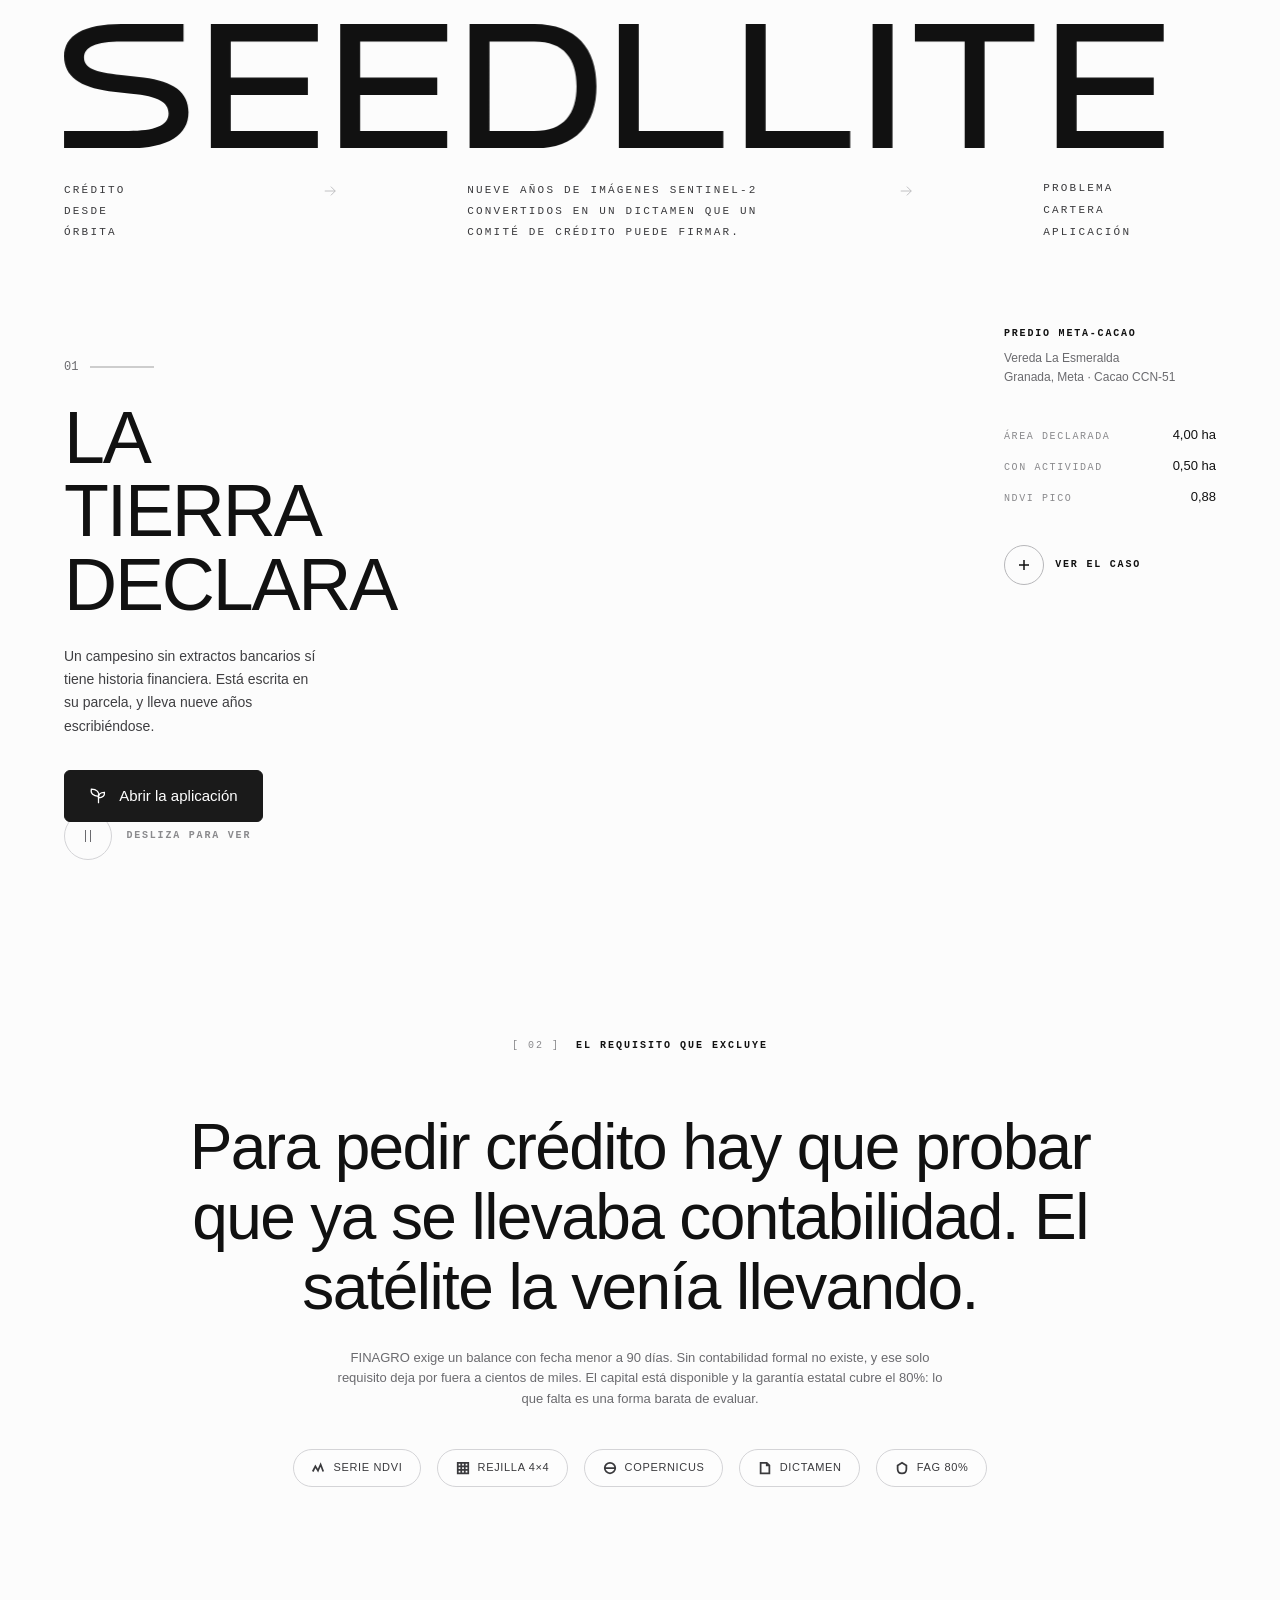
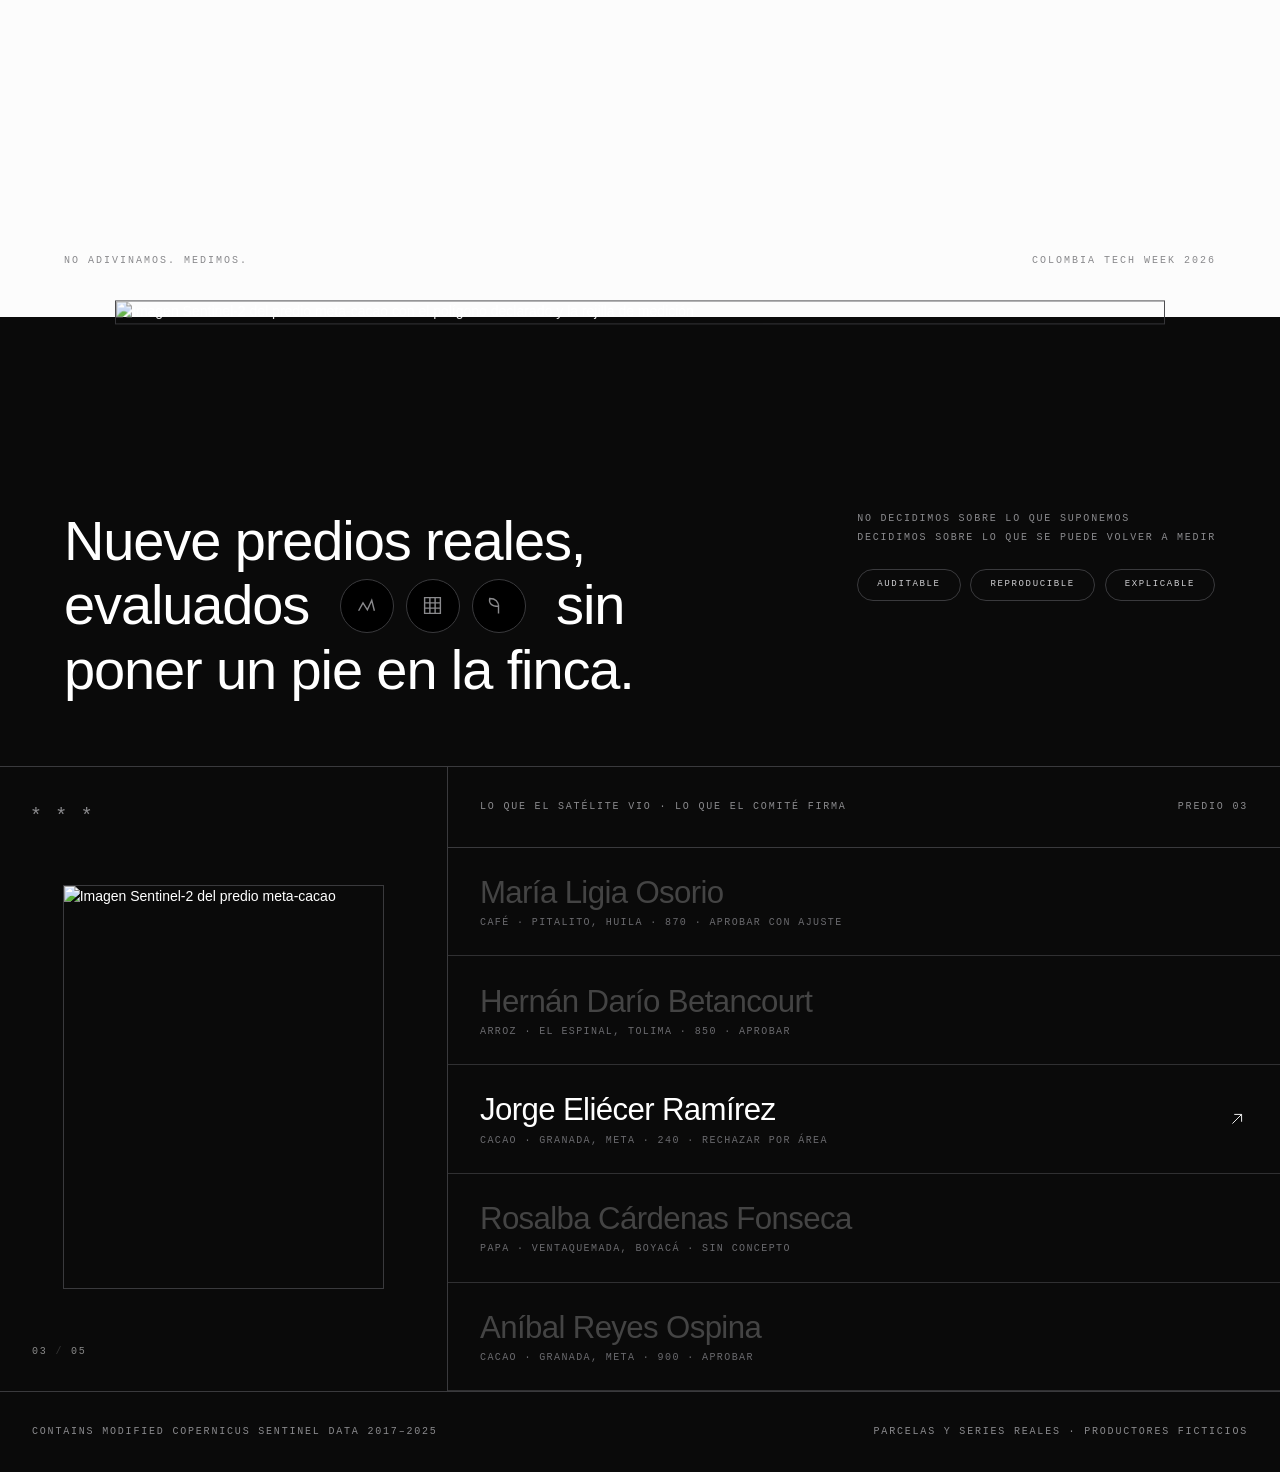
==== landing/index.html @ d83d2888 "landing: la plantilla adaptada de verdad, y el logo pasa a plantula La version anterior no usaba la " ====
<!doctype html>
<html lang="es">
<head>
<meta charset="utf-8">
<meta name="viewport" content="width=device-width, initial-scale=1">
<title>SEEDLLITE · Crédito agropecuario originado desde el satélite</title>
<meta name="description" content="Un campesino sin extractos bancarios sí tiene historia financiera: está escrita en nueve años de imágenes satelitales de su parcela.">

<!-- Sin recursos externos. Las familias van con la pila del sistema: en el Mac
     donde se graba, la sans resuelve a SF y la mono a SF Mono, muy cerca de
     Inter y JetBrains Mono. Para tenerlas exactas hay que vendorizar los .woff2
     en landing/fuentes/ y añadir @font-face, sin tocar nada más. -->

<link rel="icon" href="data:image/svg+xml,%3Csvg xmlns='http://www.w3.org/2000/svg' viewBox='0 0 24 24' fill='none' stroke='%23111' stroke-width='1.8' stroke-linecap='round'%3E%3Cpath d='M12 21V11'/%3E%3Cpath d='M12 13S7 13 4.5 10.5 3 4 3 4s5 0 7.5 2.5S12 13 12 13Z'/%3E%3Cpath d='M12 15s4 0 6-2 1.5-5 1.5-5-4 0-6 2-1.5 5-1.5 5Z'/%3E%3C/svg%3E">

<style>
:root{
  --papel:#fcfcfc; --tinta:#111; --tinta-suave:#1a1a1a; --hondo:#0a0a0a;
  --g300:#d4d4d7; --g400:#b7b7ba; --g500:#8a8a8d; --g600:#6a6a6e; --g800:#3a3a3d;
  --acero:#5980a6;
  --sans:-apple-system,BlinkMacSystemFont,"Segoe UI",Inter,Roboto,Helvetica,Arial,sans-serif;
  --mono:ui-monospace,SFMono-Regular,"SF Mono",Menlo,"JetBrains Mono",monospace;
  --sal:cubic-bezier(.16,1,.3,1);
}
*{box-sizing:border-box}
html{scroll-behavior:smooth}
body{margin:0; background:var(--papel); color:var(--tinta); font-family:var(--sans);
  font-size:14px; line-height:1.55; overflow-x:hidden; -webkit-font-smoothing:antialiased}
::selection{background:#000; color:#fff}
a{color:inherit; text-decoration:none}
.rot{font-family:var(--mono); font-size:10px; letter-spacing:.2em; text-transform:uppercase; color:var(--g500)}
.rot b{color:var(--tinta); font-weight:600}

/* ══ 1 · PORTADA ══════════════════════════════════════════════════════ */
.hero{position:relative; width:100%; min-height:100svh; display:flex; flex-direction:column; overflow:hidden}
.hero-top{padding:1.5rem 1.5rem 0; position:relative; z-index:20}
@media(min-width:768px){.hero-top{padding:1.5rem 4rem 0}}

.marca-svg{width:100%; height:auto; display:block; fill:var(--tinta)}
.marca-svg .glifo{transform:translateY(120px); opacity:0; animation:subeGlifo 1.2s var(--sal) forwards}
@keyframes subeGlifo{to{transform:translateY(0); opacity:1}}

.subnav{display:flex; justify-content:space-between; align-items:flex-start; margin-top:2rem; gap:1rem}
.subnav-col{font-family:var(--mono); font-size:10px; letter-spacing:.2em; text-transform:uppercase; color:var(--g800)}
@media(min-width:768px){.subnav-col{font-size:11px}}
.subnav-izq{width:15%; min-width:86px; line-height:1.9}
.subnav-centro{flex:1; line-height:1.9}
@media(min-width:768px){.subnav-centro{width:30%; flex:none}}
.subnav-der{width:15%; display:none}
@media(min-width:768px){.subnav-der{display:block}}
.subnav-der a{display:block; margin-bottom:.3rem}
.subnav-der a:hover{color:#000; text-decoration:underline}
.flecha{width:5%; display:none; color:var(--g400); padding-top:3px}
@media(min-width:768px){.flecha{display:block}}
.flecha svg{width:14px; height:14px}

.hamb{display:flex; flex-direction:column; gap:6px; background:none; border:0; cursor:pointer; padding:4px 0; z-index:60}
.hamb i{display:block; width:32px; height:1.5px; background:#000; transition:all .3s var(--sal)}
.hamb:hover i:first-child{width:24px}
.hamb:hover i:last-child{width:40px}
.hamb[aria-expanded="true"] i:first-child{transform:translateY(3.75px) rotate(45deg)}
.hamb[aria-expanded="true"] i:last-child{transform:translateY(-3.75px) rotate(-45deg)}
@media(min-width:768px){.hamb{display:none}}

.menu-movil{display:none; background:var(--papel); border-bottom:1px solid var(--g300);
  box-shadow:0 18px 40px rgba(0,0,0,.10); padding:1.6rem; position:relative; z-index:50;
  animation:bajaMenu .35s var(--sal)}
.menu-movil.abierto{display:block}
@keyframes bajaMenu{from{opacity:0; transform:translateY(-20px)}to{opacity:1; transform:none}}
.menu-movil a{display:block; font-family:var(--mono); font-size:14px; letter-spacing:.2em;
  text-transform:uppercase; margin-bottom:1.4rem}

.hero-fondo{position:absolute; inset:0; z-index:0; pointer-events:none; opacity:0;
  transition:opacity 1.8s var(--sal);
  background:
    radial-gradient(58% 48% at 76% 44%, rgba(89,128,166,.15), transparent 70%),
    repeating-linear-gradient(0deg, rgba(17,17,17,.045) 0 1px, transparent 1px 46px),
    repeating-linear-gradient(90deg, rgba(17,17,17,.045) 0 1px, transparent 1px 46px)}
.hero-fondo.visible{opacity:1}
.hero-serie{position:absolute; right:0; bottom:13%; width:64%; height:34%; opacity:.55}
.hero-serie path{fill:none; stroke:var(--acero); stroke-width:1.4; stroke-dasharray:2600;
  stroke-dashoffset:2600; animation:traza 5.5s var(--sal) 2.2s forwards}
@keyframes traza{to{stroke-dashoffset:0}}

.hero-cuerpo{position:relative; z-index:10; flex:1; display:flex; justify-content:space-between;
  padding:0 2.5rem 3rem; gap:2rem}
@media(min-width:768px){.hero-cuerpo{padding:0 4rem 3rem}}
.hero-izq{width:340px; max-width:100%; margin-top:5rem}
@media(min-width:768px){.hero-izq{margin-top:7rem}}
.ind{display:flex; align-items:center; gap:.75rem; font-family:var(--mono); font-size:12px; color:var(--g600)}
.ind i{display:block; width:64px; height:1.5px; background:rgba(17,17,17,.2)}
.titular{font-size:3.4rem; line-height:1; letter-spacing:-.03em; font-weight:400; margin:1.5rem 0 0}
@media(min-width:768px){.titular{font-size:4.6rem}}
.hero-desc{font-size:13px; color:#3f3f42; width:252px; line-height:1.65; margin:1.5rem 0 2rem}
@media(min-width:768px){.hero-desc{font-size:14px}}

.cta{position:relative; display:inline-flex; align-items:center; gap:.7rem; overflow:hidden;
  background:var(--tinta-suave); border:1px solid var(--tinta-suave); border-radius:6px;
  padding:.85rem 1.5rem; color:#fff; font-size:15px; font-weight:500;
  transition:transform .3s var(--sal), box-shadow .3s var(--sal)}
.cta::before{content:""; position:absolute; inset:0; background:var(--papel);
  transform:translateX(-101%); transition:transform .7s var(--sal); z-index:0}
.cta:hover{transform:translateY(-2px); box-shadow:3px 3px 0 rgba(17,17,17,.5)}
.cta:hover::before{transform:translateX(0)}
.cta:active{transform:none; box-shadow:none}
.cta span,.cta svg{position:relative; z-index:1; transition:color .45s var(--sal), transform .45s var(--sal)}
.cta svg{width:19px; height:19px; stroke:currentColor; fill:none; stroke-width:1.6; stroke-linecap:round}
.cta:hover span,.cta:hover svg{color:var(--tinta)}
.cta:hover svg{transform:scale(1.1) rotate(-12deg) translateY(-2px)}

.hero-der{width:212px; margin-top:5rem; display:none; flex-direction:column; gap:2rem}
@media(min-width:768px){.hero-der{display:flex}}
.esp-tit{font-family:var(--mono); font-size:10px; font-weight:700; letter-spacing:.18em;
  text-transform:uppercase; margin:0}
.esp-sub{font-size:12px; color:var(--g600); line-height:1.6; margin:.45rem 0 0}
.stat{display:flex; justify-content:space-between; align-items:baseline; padding:.35rem 0}
.stat span{font-family:var(--mono); font-size:10px; letter-spacing:.16em; text-transform:uppercase; color:var(--g500)}
.stat b{font-size:13px; font-weight:500; font-variant-numeric:tabular-nums}
.ver-mas{display:flex; align-items:center; gap:.7rem; font-family:var(--mono)}
.ver-mas i{display:grid; place-items:center; width:40px; height:40px; border-radius:50%;
  border:1px solid var(--g400); transition:all .3s var(--sal)}
.ver-mas svg{width:16px; height:16px; stroke:currentColor; fill:none; stroke-width:1.5}
.ver-mas span{font-size:10px; text-transform:uppercase; letter-spacing:.18em; font-weight:700}
.ver-mas:hover i{border-color:#000; background:var(--tinta); color:#fff}

.scroll{position:absolute; bottom:2.5rem; left:2.5rem; display:none; align-items:center; gap:.9rem;
  opacity:0; animation:apar .9s var(--sal) 1.2s forwards}
@media(min-width:768px){.scroll{display:flex; left:4rem}}
@keyframes apar{to{opacity:1}}
.scroll i{display:flex; gap:4px; align-items:center; justify-content:center; width:48px; height:48px;
  border-radius:50%; border:1px solid var(--g300)}
.scroll i b{display:block; width:1px; height:12px; background:var(--g600)}
.scroll span{font-family:var(--mono); font-size:10px; letter-spacing:.18em; text-transform:uppercase;
  color:var(--g500); font-weight:600}

/* ══ 2 ════════════════════════════════════════════════════════════════ */
.s2{position:relative; width:100%; min-height:75vh; background:var(--papel); z-index:20;
  display:flex; flex-direction:column; align-items:center; text-align:center; padding:6rem 1.5rem 0}
@media(min-width:768px){.s2{min-height:100vh; padding-top:8rem}}
.s2-tit{font-size:2.2rem; line-height:1.1; letter-spacing:-.025em; font-weight:500;
  max-width:1000px; margin:3rem 0 0}
@media(min-width:768px){.s2-tit{font-size:3.4rem}}
@media(min-width:1024px){.s2-tit{font-size:4rem}}
.s2-pie-txt{max-width:620px; color:var(--g600); margin:1.6rem 0 0; font-size:13px}
.pildoras{display:flex; flex-wrap:wrap; justify-content:center; gap:.75rem; margin:2.5rem 0 0}
@media(min-width:768px){.pildoras{gap:1rem}}
.pil{display:inline-flex; align-items:center; gap:.5rem; border-radius:999px; border:1px solid var(--g300);
  background:rgba(255,255,255,.5); padding:.6rem 1.1rem; color:var(--g800); font-size:11px;
  font-weight:500; letter-spacing:.06em; text-transform:uppercase; transition:all .3s var(--sal)}
.pil:hover{border-color:#000; background:#000; color:#fff}
.pil svg{width:14px; height:14px; stroke:currentColor; fill:none; stroke-width:2}
.s2-hueco{min-height:220px}
@media(min-width:768px){.s2-hueco{min-height:430px}}
.s2-pie{position:absolute; bottom:0; left:0; right:0; display:none; justify-content:space-between;
  padding:0 4rem 3rem; pointer-events:none}
@media(min-width:768px){.s2-pie{display:flex}}

/* ══ 3 · oscura ═══════════════════════════════════════════════════════ */
.s3{position:relative; width:100%; background:var(--hondo); color:#fff; z-index:30;
  display:flex; flex-direction:column}
.s3-img{position:absolute; top:0; left:50%; width:150vw; max-width:1050px;
  transform:translate(-50%,-60%); z-index:0; pointer-events:none; opacity:0;
  transition:opacity 1.4s ease, transform 1.4s ease; border:1px solid var(--g800)}
.s3-img.visible{opacity:.9; transform:translate(-50%,-70%)}
.s3-cab{position:relative; z-index:10; padding:8rem 2rem 0; margin-bottom:4rem;
  display:flex; flex-direction:column; gap:2.5rem; justify-content:space-between}
@media(min-width:768px){.s3-cab{padding:12rem 4rem 0}}
@media(min-width:1280px){.s3-cab{flex-direction:row}}
.s3-tit{font-size:1.8rem; line-height:1.15; letter-spacing:-.02em; font-weight:500; margin:0; max-width:21ch}
@media(min-width:768px){.s3-tit{font-size:2.9rem}}
@media(min-width:1280px){.s3-tit{font-size:3.5rem}}
.circulos{display:inline-flex; gap:.5rem; vertical-align:middle; margin:0 .5rem; transform:translateY(-4px)}
@media(min-width:768px){.circulos{gap:.75rem; margin:0 1rem}}
.circulos i{display:grid; place-items:center; width:40px; height:40px; border-radius:50%;
  border:1px solid var(--g800); background:#000; color:var(--g500); transition:all .3s var(--sal)}
@media(min-width:768px){.circulos i{width:54px; height:54px}}
.circulos i:hover{background:#fff; color:#000; border-color:#fff}
.circulos svg{width:21px; height:21px; stroke:currentColor; fill:none; stroke-width:1.6}
.s3-tag{font-family:var(--mono); font-size:9px; letter-spacing:.18em; text-transform:uppercase;
  color:var(--g500); line-height:1.9; margin:0 0 1.4rem}
@media(min-width:768px){.s3-tag{font-size:10px}}
.s3-pils{display:flex; gap:.6rem; flex-wrap:wrap}
.s3-pil{padding:.5rem 1.2rem; border-radius:999px; border:1px solid var(--g800); font-family:var(--mono);
  font-size:9px; letter-spacing:.18em; text-transform:uppercase; color:#cfcfd2; transition:all .3s var(--sal)}
.s3-pil:hover{background:#fff; color:#000; border-color:#fff}

.linea{height:1px; background:var(--g800); position:relative; z-index:10}
.panel{position:relative; z-index:10; display:flex; flex-direction:column}
@media(min-width:900px){.panel{flex-direction:row}}
.panel-izq{width:100%; border-bottom:1px solid var(--g800); min-height:400px; display:flex;
  flex-direction:column; justify-content:space-between; padding:2rem}
@media(min-width:900px){.panel-izq{width:35%; border-bottom:0; border-right:1px solid var(--g800); min-height:520px}}
.aster{color:var(--g500); font-size:20px; letter-spacing:.3em}
.lienzo{position:relative; flex:1; margin:1rem 0}
.lienzo img{position:absolute; inset:0; width:84%; height:84%; margin:auto; object-fit:contain;
  border:1px solid var(--g800)}
.contador{font-family:var(--mono); font-size:10px; letter-spacing:.18em; text-transform:uppercase; color:#888}
.contador em{font-style:normal; color:#333}

.panel-der{width:100%}
@media(min-width:900px){.panel-der{width:65%}}
.panel-barra{display:flex; justify-content:space-between; gap:1rem; border-bottom:1px solid var(--g800);
  padding:2rem; font-family:var(--mono); font-size:10px; letter-spacing:.18em; color:var(--g500);
  text-transform:uppercase}
.cap{display:flex; align-items:center; justify-content:space-between; gap:1rem; width:100%;
  border:0; border-bottom:1px solid rgba(58,58,61,.8); background:none; cursor:pointer;
  padding:1.7rem 2rem; color:#444; text-align:left; transition:color .3s var(--sal); font-family:var(--sans)}
.cap:hover{color:#999}
.cap.activo{color:#fff}
.cap-n{font-size:1.5rem; font-weight:500; letter-spacing:-.02em; margin:0}
@media(min-width:768px){.cap-n{font-size:1.95rem}}
.cap-m{font-family:var(--mono); font-size:10px; letter-spacing:.14em; text-transform:uppercase;
  color:var(--g600); margin:.4rem 0 0}
.cap svg{width:22px; height:22px; stroke:currentColor; fill:none; stroke-width:1; flex:none;
  opacity:0; transform:translateX(-8px); transition:all .3s var(--sal)}
.cap.activo svg{opacity:1; transform:none}
.s3-pie{padding:2rem; font-family:var(--mono); font-size:10px; letter-spacing:.18em;
  text-transform:uppercase; color:var(--g500); background:var(--hondo); display:flex;
  justify-content:space-between; gap:1rem; flex-wrap:wrap}

.rev{opacity:0; transform:translateY(24px); transition:opacity .9s var(--sal), transform .9s var(--sal)}
.rev.visible{opacity:1; transform:none}

@media (prefers-reduced-motion:reduce){
  *{animation:none !important; transition:none !important}
  .rev,.hero-fondo{opacity:1; transform:none}
  .s3-img{opacity:.9; transform:translate(-50%,-70%)}
  .marca-svg .glifo{transform:none; opacity:1}
  .hero-serie path{stroke-dashoffset:0}
  html{scroll-behavior:auto}
}
</style>
</head>
<body>

<div class="hero">
  <div class="hero-fondo" id="fondo">
    <svg class="hero-serie" viewBox="0 0 800 200" preserveAspectRatio="none" aria-hidden="true">
      <path d="M0,150 L33,60 L66,155 L100,52 L133,150 L166,58 L200,148 L233,54 L266,152 L300,60
               L333,146 L366,56 L400,150 L433,62 L466,148 L500,58 L533,152 L566,64 L600,146
               L633,60 L666,150 L700,56 L733,148 L766,62 L800,150"/>
    </svg>
  </div>

  <div class="hero-top">
    <h1 style="margin:0">
      <svg class="marca-svg" viewBox="0 0 926 100" role="img" aria-label="SEEDLLITE">
        <g><g class="glifo" style="animation-delay:.05s"><path d="M0,26 C0,9 16,0 46,0 L96,0 L96,14 L46,14 C26,14 16,18 16,27 C16,35 24,39 46,41 L64,43 C88,46 100,55 100,71 C100,89 84,100 52,100 L0,100 L0,86 L52,86 C72,86 84,82 84,72 C84,63 76,58 54,56 L36,54 C13,51 0,42 0,26 Z"/></g></g>
        <g transform="translate(118,0)"><g class="glifo" style="animation-delay:.11s"><path d="M0,0 L86,0 L86,14 L16,14 L16,43 L78,43 L78,57 L16,57 L16,86 L86,86 L86,100 L0,100 Z"/></g></g>
        <g transform="translate(222,0)"><g class="glifo" style="animation-delay:.17s"><path d="M0,0 L86,0 L86,14 L16,14 L16,43 L78,43 L78,57 L16,57 L16,86 L86,86 L86,100 L0,100 Z"/></g></g>
        <g transform="translate(326,0)"><g class="glifo" style="animation-delay:.23s"><path d="M0,0 L52,0 C86,0 102,20 102,50 C102,80 86,100 52,100 L0,100 Z M16,14 L16,86 L52,86 C76,86 86,72 86,50 C86,28 76,14 52,14 Z"/></g></g>
        <g transform="translate(446,0)"><g class="glifo" style="animation-delay:.29s"><path d="M0,0 L16,0 L16,86 L84,86 L84,100 L0,100 Z"/></g></g>
        <g transform="translate(548,0)"><g class="glifo" style="animation-delay:.35s"><path d="M0,0 L16,0 L16,86 L84,86 L84,100 L0,100 Z"/></g></g>
        <g transform="translate(650,0)"><g class="glifo" style="animation-delay:.41s"><path d="M0,0 L16,0 L16,100 L0,100 Z"/></g></g>
        <g transform="translate(684,0)"><g class="glifo" style="animation-delay:.47s"><path d="M0,0 L96,0 L96,14 L56,14 L56,100 L40,100 L40,14 L0,14 Z"/></g></g>
        <g transform="translate(798,0)"><g class="glifo" style="animation-delay:.53s"><path d="M0,0 L86,0 L86,14 L16,14 L16,43 L78,43 L78,57 L16,57 L16,86 L86,86 L86,100 L0,100 Z"/></g></g>
      </svg>
    </h1>

    <div class="subnav">
      <div class="subnav-col subnav-izq">Crédito<br>desde<br>órbita</div>
      <div class="flecha"><svg viewBox="0 0 16 16" fill="none" stroke="currentColor" stroke-width="1"><path d="M2 8h12M9 3l5 5-5 5"/></svg></div>
      <div class="subnav-col subnav-centro">Nueve años de imágenes Sentinel-2 convertidos en un dictamen que un comité de crédito puede firmar.</div>
      <div class="flecha"><svg viewBox="0 0 16 16" fill="none" stroke="currentColor" stroke-width="1"><path d="M2 8h12M9 3l5 5-5 5"/></svg></div>
      <nav class="subnav-col subnav-der">
        <a href="#problema">Problema</a>
        <a href="#cartera">Cartera</a>
        <a href="/app/">Aplicación</a>
      </nav>
      <button class="hamb" id="hamb" aria-expanded="false" aria-controls="menu" aria-label="Abrir menú"><i></i><i></i></button>
    </div>
  </div>

  <div class="menu-movil" id="menu">
    <a href="#problema">Problema</a>
    <a href="#cartera">Cartera</a>
    <a href="/app/">Aplicación</a>
  </div>

  <div class="hero-cuerpo">
    <div class="hero-izq">
      <div class="ind"><span>01</span><i></i></div>
      <h2 class="titular">LA TIERRA<br>DECLARA</h2>
      <p class="hero-desc">Un campesino sin extractos bancarios sí tiene historia financiera.
      Está escrita en su parcela, y lleva nueve años escribiéndose.</p>
      <a class="cta" href="/app/">
        <svg viewBox="0 0 24 24" aria-hidden="true">
          <path d="M12 21V11"/>
          <path d="M12 13S7 13 4.5 10.5 3 4 3 4s5 0 7.5 2.5S12 13 12 13Z"/>
          <path d="M12 15s4 0 6-2 1.5-5 1.5-5-4 0-6 2-1.5 5-1.5 5Z"/>
        </svg>
        <span>Abrir la aplicación</span>
      </a>
    </div>

    <div class="hero-der">
      <div>
        <p class="esp-tit">Predio meta-cacao</p>
        <p class="esp-sub">Vereda La Esmeralda<br>Granada, Meta · Cacao CCN-51</p>
      </div>
      <div>
        <div class="stat"><span>Área declarada</span><b>4,00 ha</b></div>
        <div class="stat"><span>Con actividad</span><b>0,50 ha</b></div>
        <div class="stat"><span>NDVI pico</span><b>0,88</b></div>
      </div>
      <a class="ver-mas" href="#cartera">
        <i><svg viewBox="0 0 16 16"><path d="M8 3v10M3 8h10"/></svg></i>
        <span>Ver el caso</span>
      </a>
    </div>
  </div>

  <div class="scroll"><i><b></b><b></b></i><span>Desliza para ver</span></div>
</div>

<section class="s2" id="problema">
  <p class="rot rev">[ 02 ] &nbsp;<b>El requisito que excluye</b></p>
  <h2 class="s2-tit rev">Para pedir crédito hay que probar que ya se llevaba contabilidad.
  El satélite la venía llevando.</h2>
  <p class="s2-pie-txt rev">FINAGRO exige un balance con fecha menor a 90 días. Sin contabilidad
  formal no existe, y ese solo requisito deja por fuera a cientos de miles. El capital está
  disponible y la garantía estatal cubre el 80%: lo que falta es una forma barata de evaluar.</p>

  <div class="pildoras rev">
    <span class="pil"><svg viewBox="0 0 16 16"><path d="M2 12l3-6 3 5 3-7 3 8"/></svg>Serie NDVI</span>
    <span class="pil"><svg viewBox="0 0 16 16"><path d="M2 2h12v12H2zM2 6h12M2 10h12M6 2v12M10 2v12"/></svg>Rejilla 4×4</span>
    <span class="pil"><svg viewBox="0 0 16 16"><path d="M8 2a6 6 0 100 12A6 6 0 008 2zM2 8h12"/></svg>Copernicus</span>
    <span class="pil"><svg viewBox="0 0 16 16"><path d="M3 2h7l3 3v9H3zM10 2v3h3"/></svg>Dictamen</span>
    <span class="pil"><svg viewBox="0 0 16 16"><path d="M8 2l5 3v4c0 3-2 5-5 5S3 12 3 9V5z"/></svg>FAG 80%</span>
  </div>

  <div class="s2-hueco"></div>

  <div class="s2-pie">
    <span class="rot">No adivinamos. Medimos.</span>
    <span class="rot">Colombia Tech Week 2026</span>
  </div>
</section>

<section class="s3" id="cartera">
  <img class="s3-img" id="s3img" src="/app/assets/satelite/meta-cacao-2025.svg"
       alt="Imagen Sentinel-2 del predio meta-cacao con el polígono declarado y la rejilla de medición">

  <div class="s3-cab">
    <h2 class="s3-tit">Nueve predios reales, evaluados
      <span class="circulos">
        <i><svg viewBox="0 0 24 24"><path d="M3 18l5-9 5 8 5-11 3 12"/></svg></i>
        <i><svg viewBox="0 0 24 24"><path d="M3 3h18v18H3zM3 9h18M3 15h18M9 3v18M15 3v18"/></svg></i>
        <i><svg viewBox="0 0 24 24"><path d="M12 21V11M12 13S6 13 3.5 10.5 2 4 2 4s5 0 7.5 2.5S12 13 12 13Z"/></svg></i>
      </span>
      sin poner un pie en la finca.</h2>
    <div>
      <p class="s3-tag">No decidimos sobre lo que suponemos<br>decidimos sobre lo que se puede volver a medir</p>
      <div class="s3-pils">
        <span class="s3-pil">Auditable</span>
        <span class="s3-pil">Reproducible</span>
        <span class="s3-pil">Explicable</span>
      </div>
    </div>
  </div>

  <div class="linea"></div>

  <div class="panel">
    <div class="panel-izq">
      <div class="aster">* * *</div>
      <div class="lienzo"><img id="capImg" src="/app/assets/satelite/huila-cafe-2025.svg" alt=""></div>
      <div class="contador"><span id="capNum">01</span> <em>/</em> 05</div>
    </div>
    <div class="panel-der">
      <div class="panel-barra">
        <span>Lo que el satélite vio · lo que el comité firma</span>
        <span id="capRot">Predio 01</span>
      </div>
      <div id="caps"></div>
    </div>
  </div>

  <div class="linea"></div>
  <div class="s3-pie">
    <span>Contains modified Copernicus Sentinel data 2017–2025</span>
    <span>Parcelas y series reales · productores ficticios</span>
  </div>
</section>

<script>
var PREDIOS = [
  { id:"huila-cafe",            n:"María Ligia Osorio",       m:"Café · Pitalito, Huila · 870 · aprobar con ajuste" },
  { id:"tolima-arroz",          n:"Hernán Darío Betancourt",  m:"Arroz · El Espinal, Tolima · 850 · aprobar" },
  { id:"meta-cacao",            n:"Jorge Eliécer Ramírez",    m:"Cacao · Granada, Meta · 240 · rechazar por área" },
  { id:"boyaca-papa-nubes",     n:"Rosalba Cárdenas Fonseca", m:"Papa · Ventaquemada, Boyacá · sin concepto" },
  { id:"meta-cacao-productivo", n:"Aníbal Reyes Ospina",      m:"Cacao · Granada, Meta · 900 · aprobar" }
];

var activo = 2;
var caja = document.getElementById("caps");
var capImg = document.getElementById("capImg");
var capNum = document.getElementById("capNum");
var capRot = document.getElementById("capRot");

PREDIOS.forEach(function (p, i) {
  var b = document.createElement("button");
  b.className = "cap"; b.type = "button";
  b.innerHTML = '<span><p class="cap-n"></p><p class="cap-m"></p></span>' +
    '<svg viewBox="0 0 24 24" aria-hidden="true"><path d="M7 17L17 7M9 7h8v8"/></svg>';
  b.querySelector(".cap-n").textContent = p.n;
  b.querySelector(".cap-m").textContent = p.m;
  b.addEventListener("click", function () { poner(i, true); });
  caja.appendChild(b);
});

function disolver(entra) {
  var t0 = null, dur = 620;
  function paso(t) {
    if (!t0) { t0 = t; }
    var k = Math.min(1, (t - t0) / dur);
    var e = entra ? 1 - Math.pow(1 - k, 4) : Math.pow(k, 3);
    capImg.style.filter = "blur(" + ((entra ? 1 - e : e) * 5).toFixed(2) + "px)";
    capImg.style.opacity = entra ? e : 1 - e;
    capImg.style.transform = "translateY(" + ((entra ? 1 - e : e) * (entra ? -14 : 18)).toFixed(1) + "px)";
    if (k < 1) { requestAnimationFrame(paso); }
  }
  requestAnimationFrame(paso);
}

function poner(i, manual) {
  activo = i;
  var p = PREDIOS[i];
  disolver(false);
  setTimeout(function () {
    capImg.src = "/app/assets/satelite/" + p.id + "-2025.svg";
    capImg.alt = "Imagen Sentinel-2 del predio " + p.id;
    disolver(true);
  }, 340);
  capNum.textContent = ("0" + (i + 1)).slice(-2);
  capRot.textContent = "Predio " + ("0" + (i + 1)).slice(-2);
  Array.prototype.forEach.call(caja.children, function (b, k) {
    b.classList.toggle("activo", k === i);
  });
  if (manual) { reiniciar(); }
}

var ciclo;
function reiniciar() {
  clearInterval(ciclo);
  ciclo = setInterval(function () { poner((activo + 1) % PREDIOS.length, false); }, 3500);
}
poner(activo, false);
reiniciar();

var hamb = document.getElementById("hamb"), menu = document.getElementById("menu");
hamb.addEventListener("click", function () {
  var abierto = hamb.getAttribute("aria-expanded") === "true";
  hamb.setAttribute("aria-expanded", String(!abierto));
  menu.classList.toggle("abierto", !abierto);
});

setTimeout(function () { document.getElementById("fondo").classList.add("visible"); }, 2800);

var objetivos = document.querySelectorAll(".rev, .s3-img");
if ("IntersectionObserver" in window) {
  var obs = new IntersectionObserver(function (es) {
    es.forEach(function (e) {
      if (e.isIntersecting) { e.target.classList.add("visible"); obs.unobserve(e.target); }
    });
  }, { rootMargin: "-10% 0px" });
  Array.prototype.forEach.call(objetivos, function (n) { obs.observe(n); });
} else {
  Array.prototype.forEach.call(objetivos, function (n) { n.classList.add("visible"); });
}
</script>

</body>
</html>
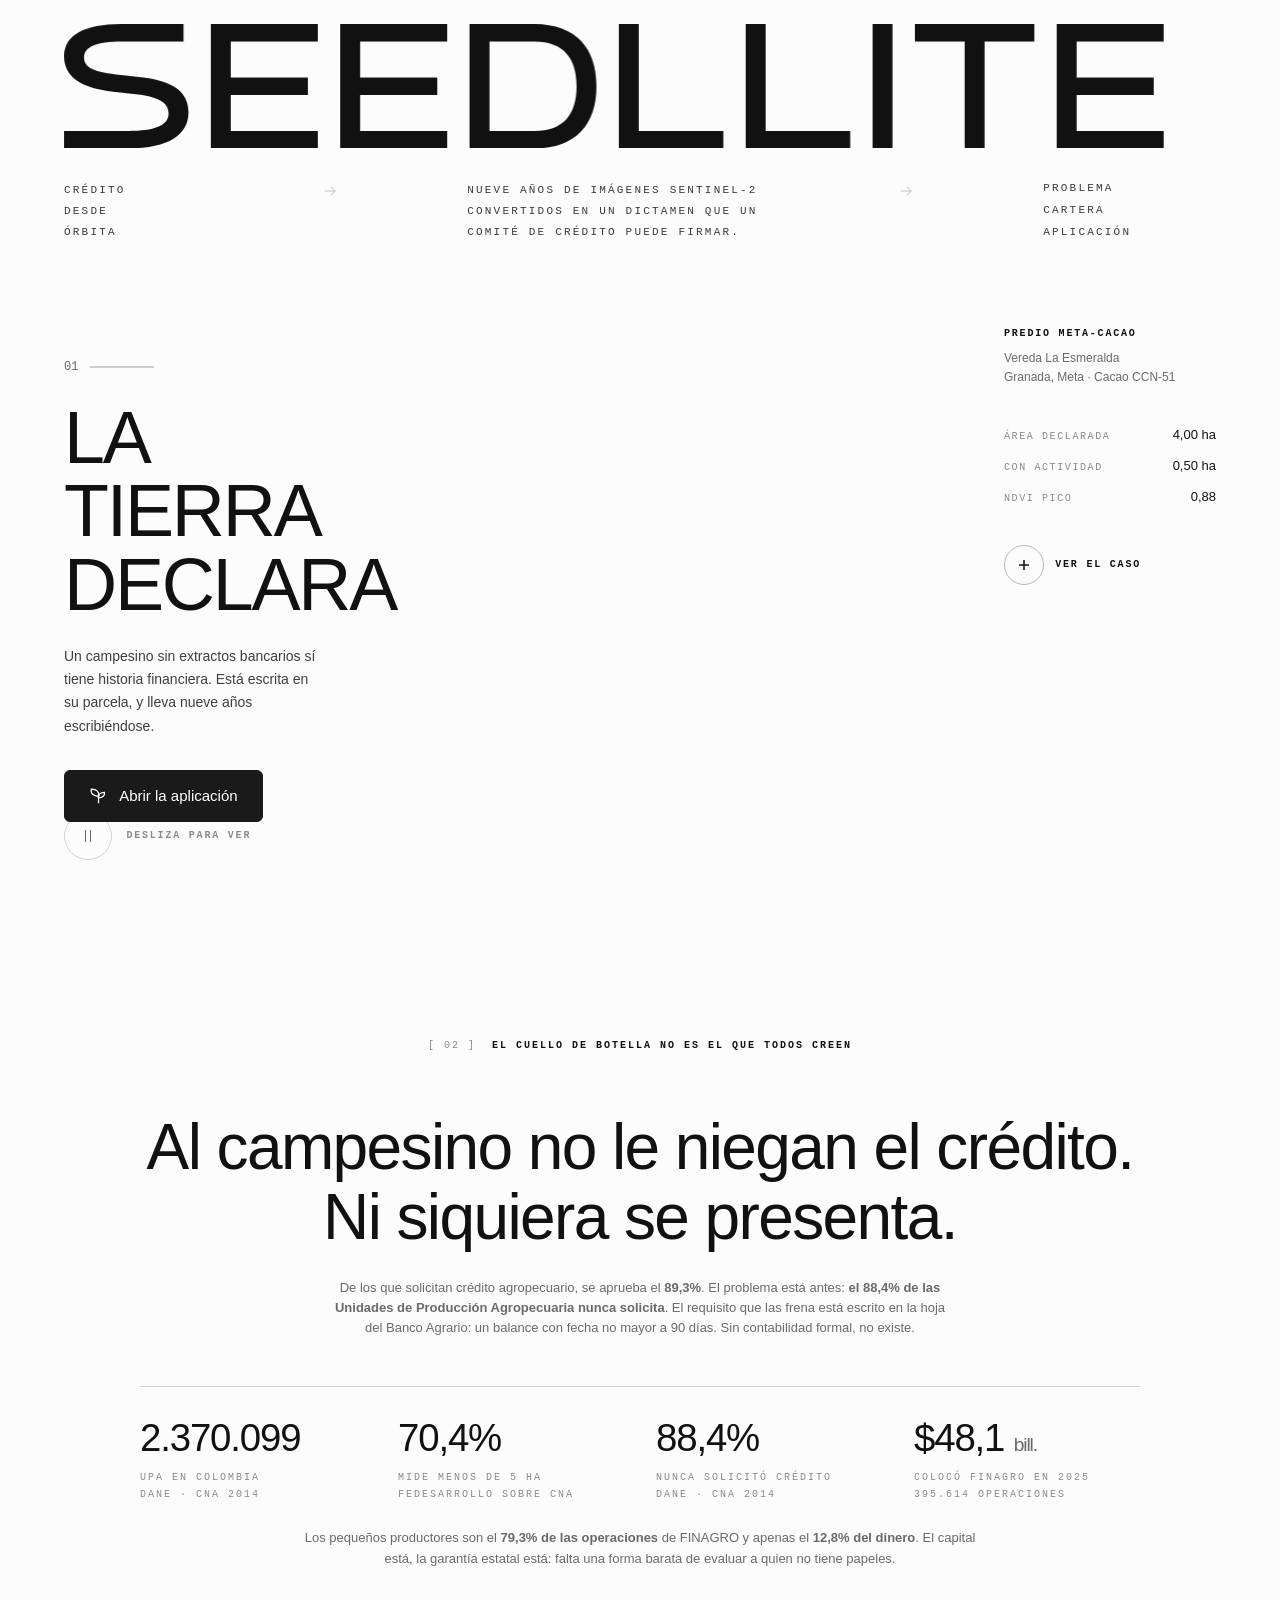
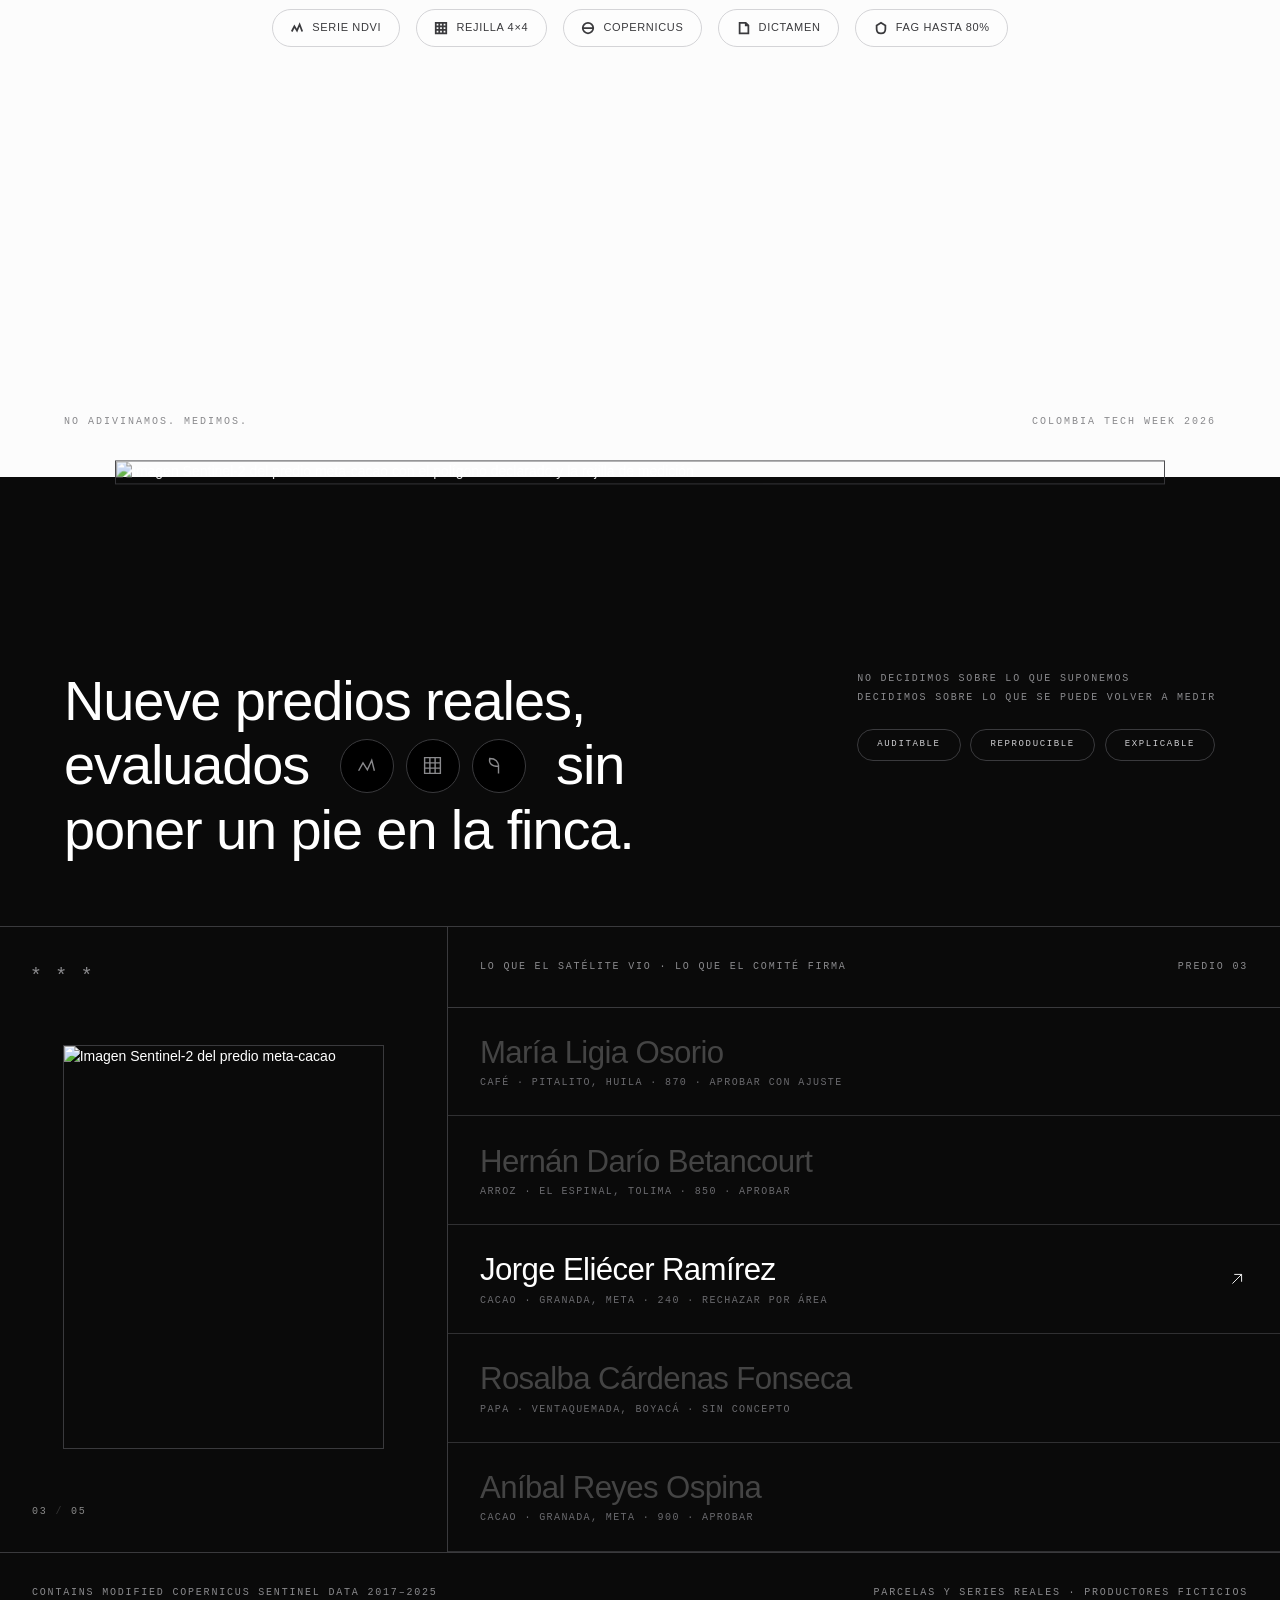
==== commit d55a0dd5: "landing: la propuesta de valor cambia, porque la investigacion la corrigio Veniamos diciendo que al " ====
--- a/landing/index.html
+++ b/landing/index.html
@@ -149,6 +149,14 @@
   font-weight:500; letter-spacing:.06em; text-transform:uppercase; transition:all .3s var(--sal)}
 .pil:hover{border-color:#000; background:#000; color:#fff}
 .pil svg{width:14px; height:14px; stroke:currentColor; fill:none; stroke-width:2}
+.cifras-grandes{display:grid; grid-template-columns:repeat(4,1fr); gap:2rem; margin:3rem 0 0;
+  width:100%; max-width:1000px; border-top:1px solid var(--g300); padding-top:2rem}
+.cifras-grandes div{text-align:left}
+.cifras-grandes b{display:block; font-size:2.4rem; line-height:1; letter-spacing:-.03em;
+  font-weight:500; font-variant-numeric:tabular-nums}
+.cifras-grandes b i{font-style:normal; font-size:1.2rem; color:var(--g600)}
+.cifras-grandes span{display:block; margin-top:.7rem; line-height:1.7}
+@media(max-width:900px){.cifras-grandes{grid-template-columns:repeat(2,1fr); gap:1.5rem}}
 .s2-hueco{min-height:220px}
 @media(min-width:768px){.s2-hueco{min-height:430px}}
 .s2-pie{position:absolute; bottom:0; left:0; right:0; display:none; justify-content:space-between;
@@ -314,19 +322,30 @@
 </div>
 
 <section class="s2" id="problema">
-  <p class="rot rev">[ 02 ] &nbsp;<b>El requisito que excluye</b></p>
-  <h2 class="s2-tit rev">Para pedir crédito hay que probar que ya se llevaba contabilidad.
-  El satélite la venía llevando.</h2>
-  <p class="s2-pie-txt rev">FINAGRO exige un balance con fecha menor a 90 días. Sin contabilidad
-  formal no existe, y ese solo requisito deja por fuera a cientos de miles. El capital está
-  disponible y la garantía estatal cubre el 80%: lo que falta es una forma barata de evaluar.</p>
+  <p class="rot rev">[ 02 ] &nbsp;<b>El cuello de botella no es el que todos creen</b></p>
+  <h2 class="s2-tit rev">Al campesino no le niegan el crédito.<br>Ni siquiera se presenta.</h2>
+  <p class="s2-pie-txt rev">De los que solicitan crédito agropecuario, se aprueba el
+  <b>89,3%</b>. El problema está antes: <b>el 88,4% de las Unidades de Producción
+  Agropecuaria nunca solicita</b>. El requisito que las frena está escrito en la hoja del
+  Banco Agrario: un balance con fecha no mayor a 90 días. Sin contabilidad formal, no existe.</p>
+
+  <div class="cifras-grandes rev">
+    <div><b>2.370.099</b><span class="rot">UPA en Colombia<br>DANE · CNA 2014</span></div>
+    <div><b>70,4%</b><span class="rot">mide menos de 5 ha<br>Fedesarrollo sobre CNA</span></div>
+    <div><b>88,4%</b><span class="rot">nunca solicitó crédito<br>DANE · CNA 2014</span></div>
+    <div><b>$48,1 <i>bill.</i></b><span class="rot">colocó FINAGRO en 2025<br>395.614 operaciones</span></div>
+  </div>
+
+  <p class="s2-pie-txt rev" style="max-width:700px">Los pequeños productores son el
+  <b>79,3% de las operaciones</b> de FINAGRO y apenas el <b>12,8% del dinero</b>. El capital
+  está, la garantía estatal está: falta una forma barata de evaluar a quien no tiene papeles.</p>
 
   <div class="pildoras rev">
     <span class="pil"><svg viewBox="0 0 16 16"><path d="M2 12l3-6 3 5 3-7 3 8"/></svg>Serie NDVI</span>
     <span class="pil"><svg viewBox="0 0 16 16"><path d="M2 2h12v12H2zM2 6h12M2 10h12M6 2v12M10 2v12"/></svg>Rejilla 4×4</span>
     <span class="pil"><svg viewBox="0 0 16 16"><path d="M8 2a6 6 0 100 12A6 6 0 008 2zM2 8h12"/></svg>Copernicus</span>
     <span class="pil"><svg viewBox="0 0 16 16"><path d="M3 2h7l3 3v9H3zM10 2v3h3"/></svg>Dictamen</span>
-    <span class="pil"><svg viewBox="0 0 16 16"><path d="M8 2l5 3v4c0 3-2 5-5 5S3 12 3 9V5z"/></svg>FAG 80%</span>
+    <span class="pil"><svg viewBox="0 0 16 16"><path d="M8 2l5 3v4c0 3-2 5-5 5S3 12 3 9V5z"/></svg>FAG hasta 80%</span>
   </div>
 
   <div class="s2-hueco"></div>
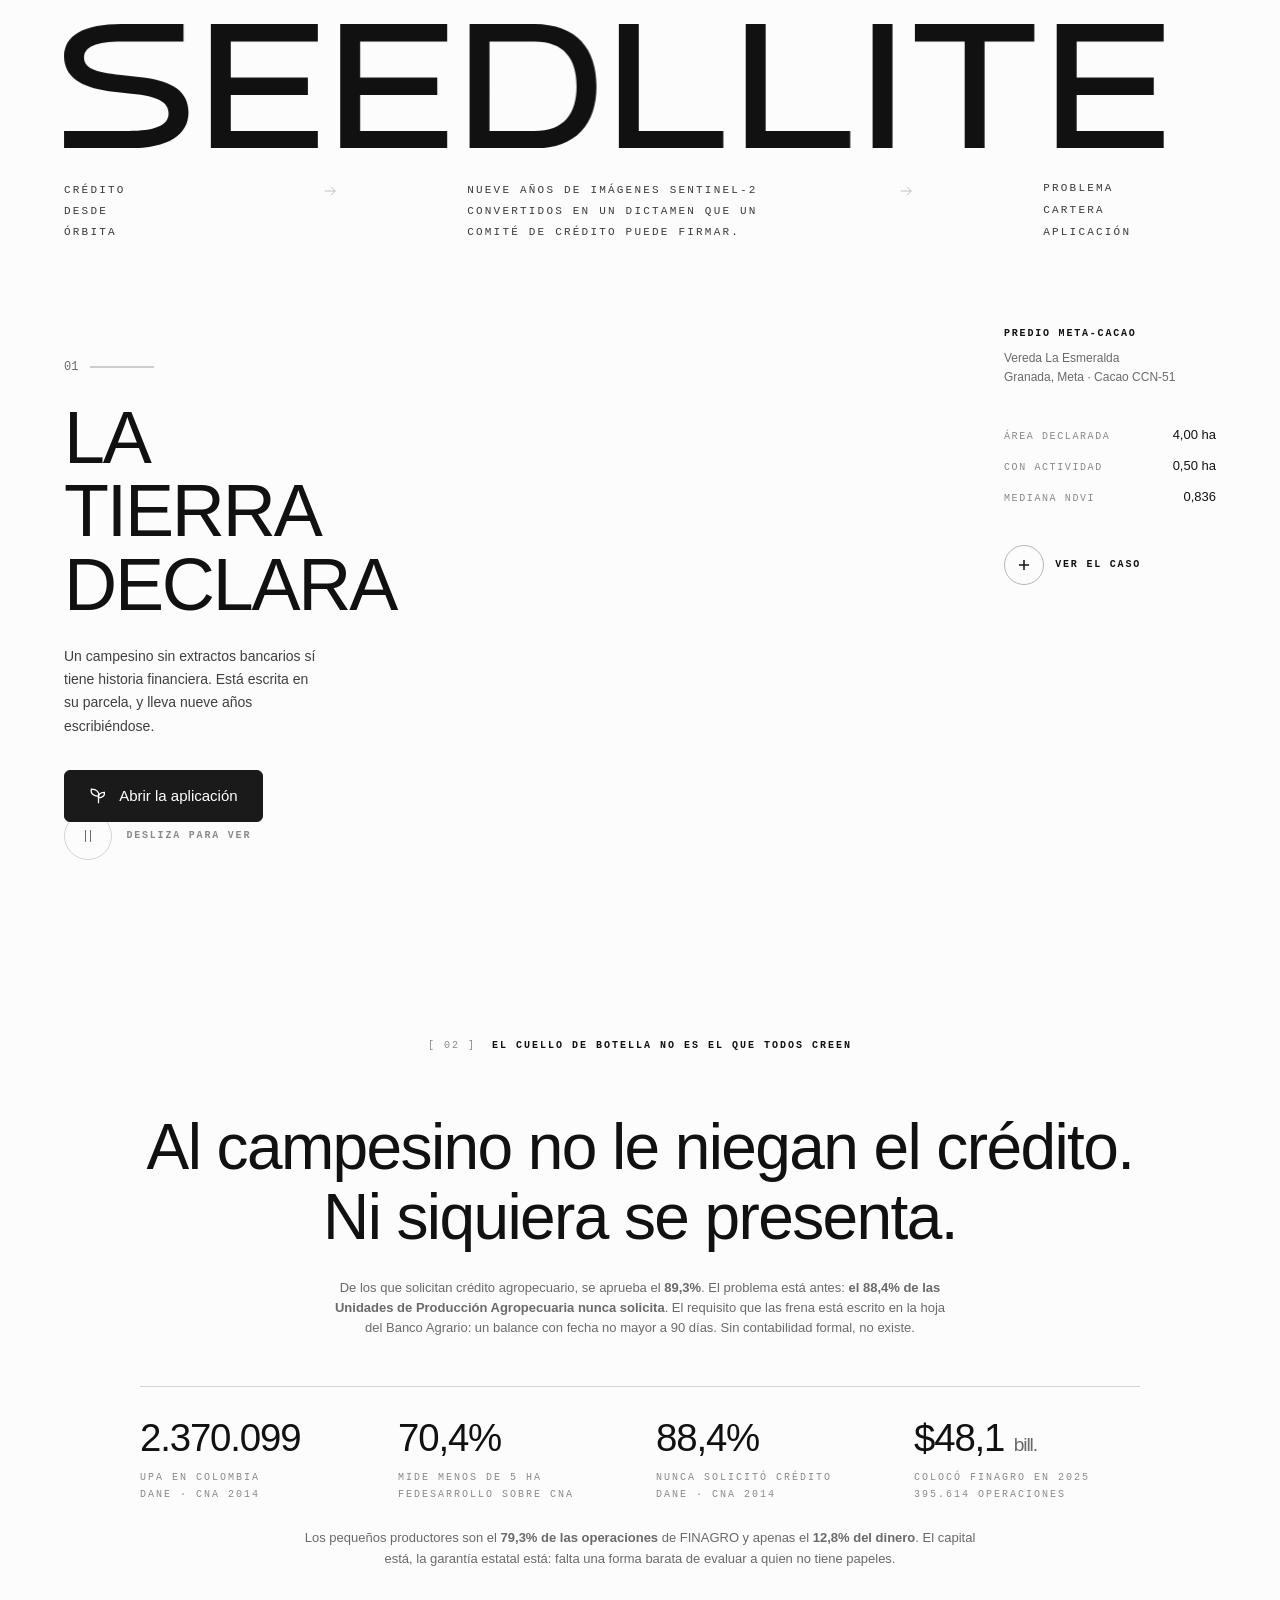
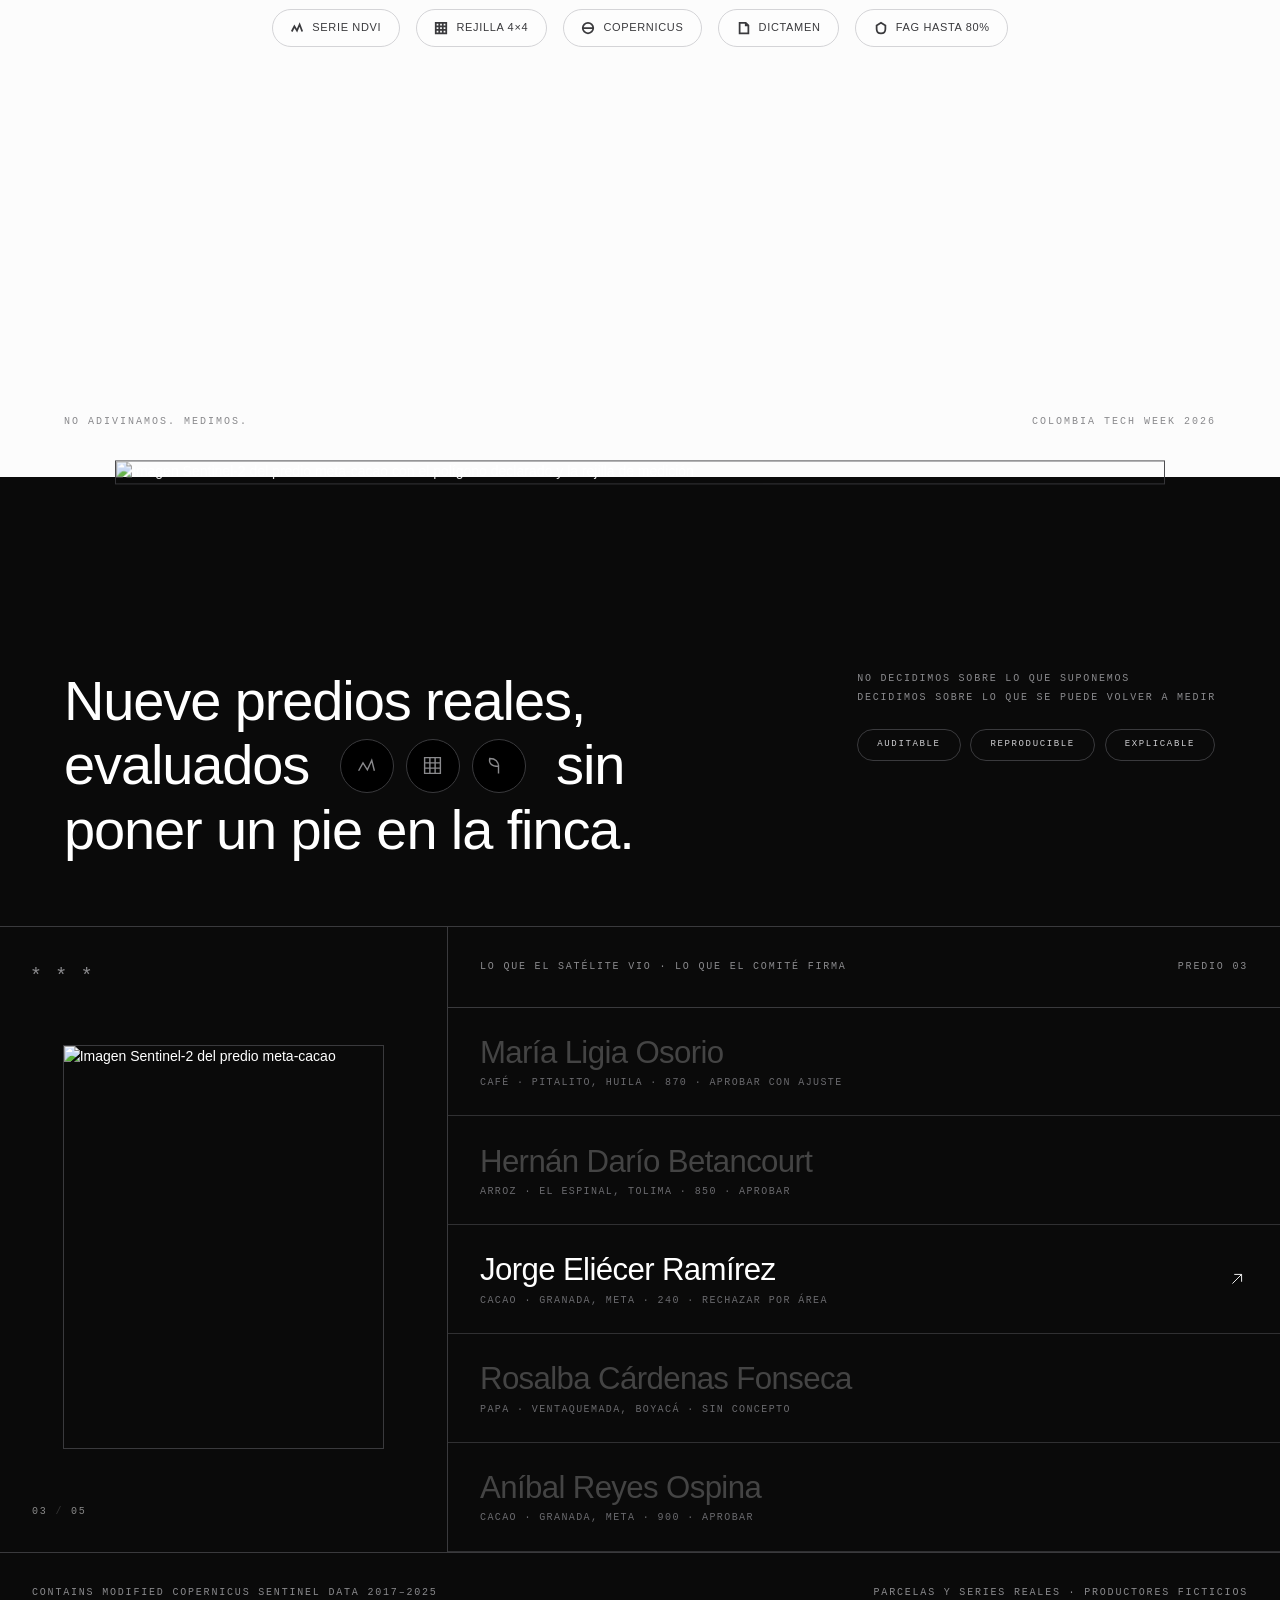
==== commit 5a2d12fb: "auditoria: un guardian para las cifras que se dicen contra las que se miden El proyecto promete que " ====
--- a/landing/index.html
+++ b/landing/index.html
@@ -309,7 +309,7 @@
       <div>
         <div class="stat"><span>Área declarada</span><b>4,00 ha</b></div>
         <div class="stat"><span>Con actividad</span><b>0,50 ha</b></div>
-        <div class="stat"><span>NDVI pico</span><b>0,88</b></div>
+        <div class="stat"><span>Mediana NDVI</span><b>0,836</b></div>
       </div>
       <a class="ver-mas" href="#cartera">
         <i><svg viewBox="0 0 16 16"><path d="M8 3v10M3 8h10"/></svg></i>
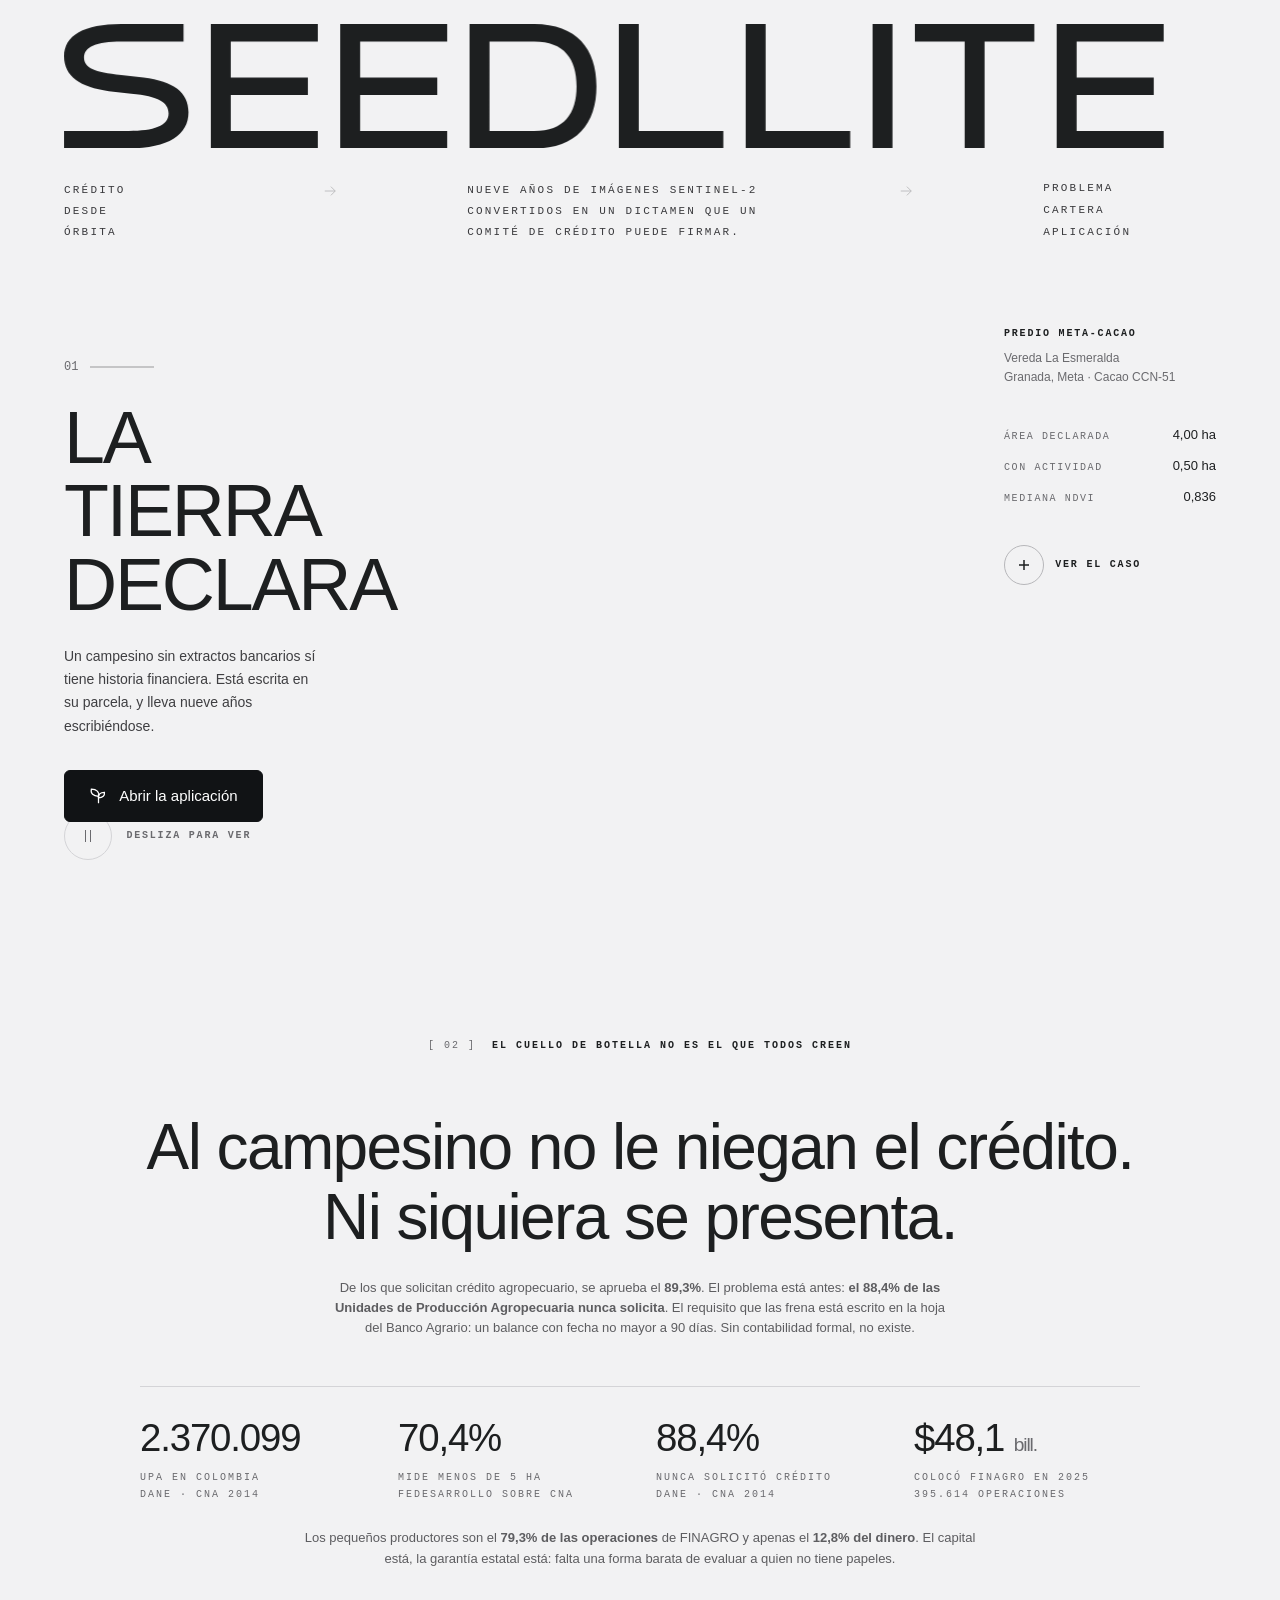
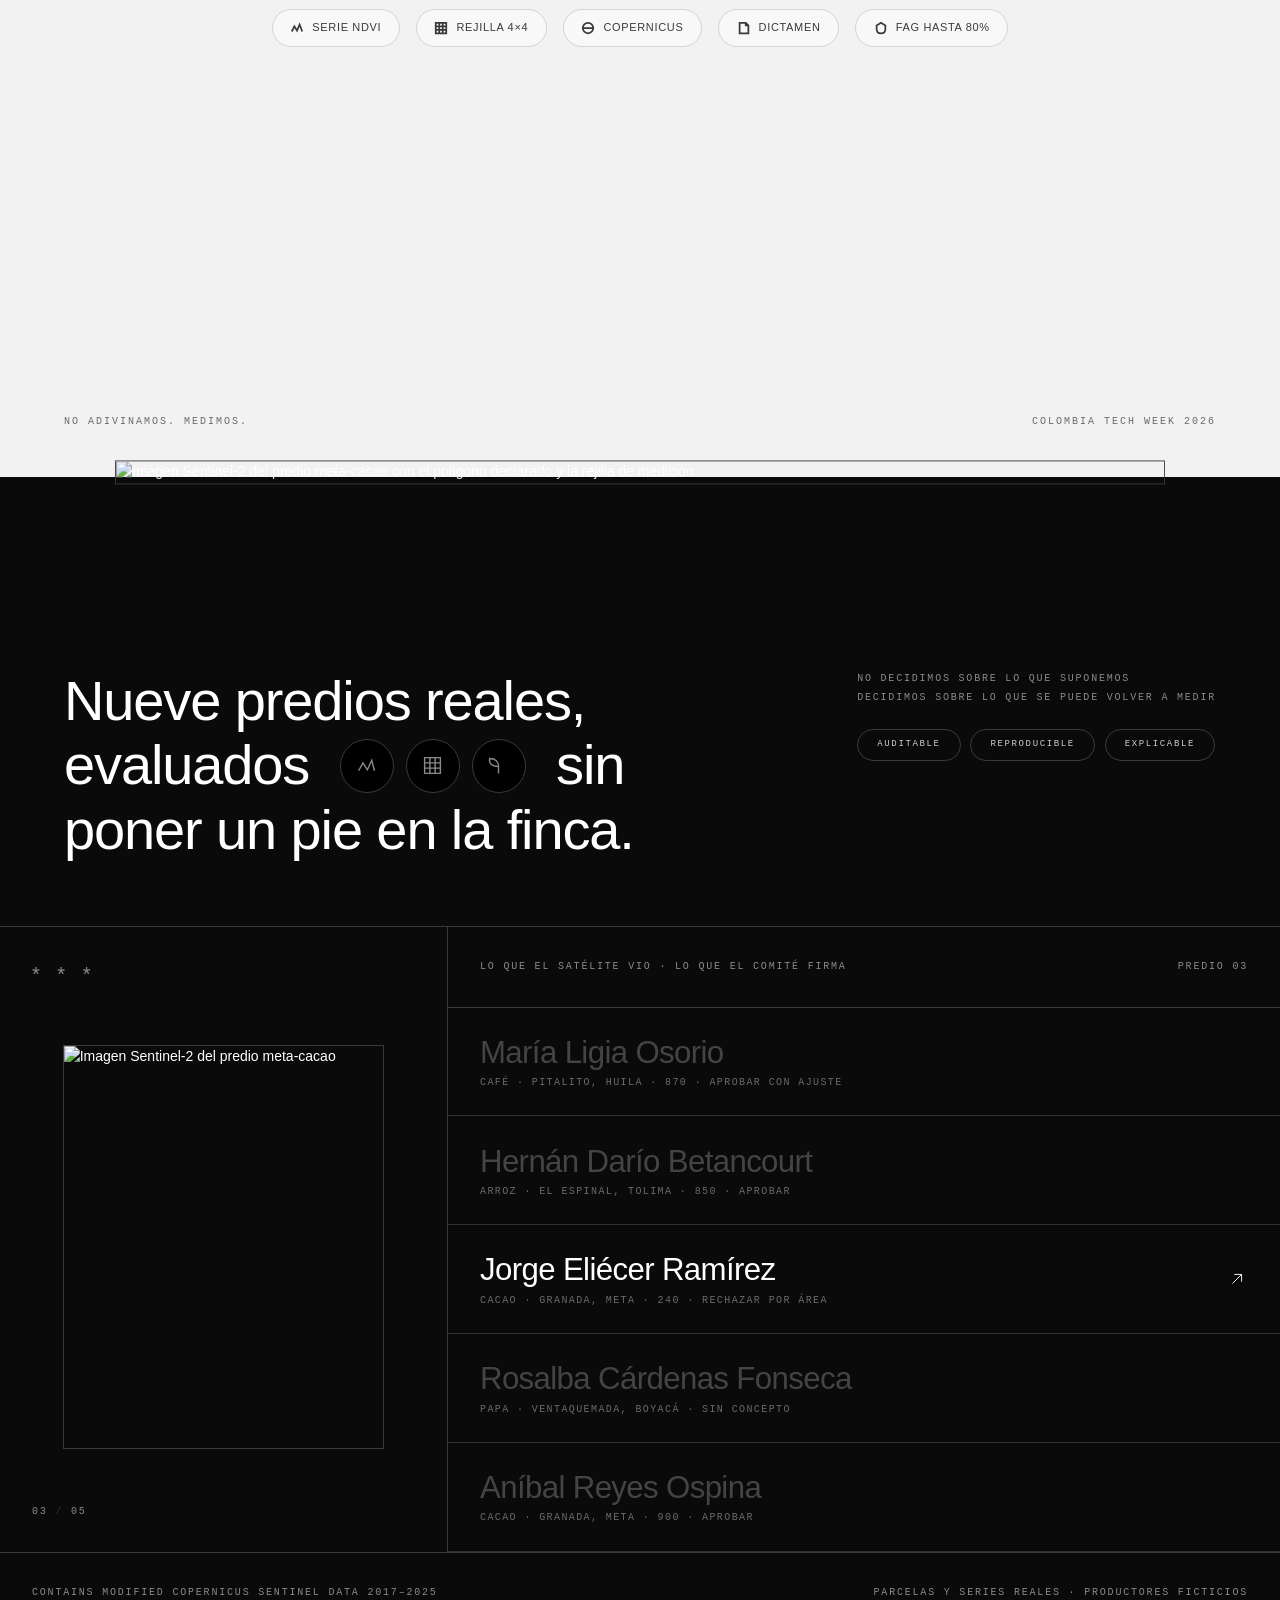
==== commit c8a66f9a: "landing: misma paleta que la app, y los rotulos pasan a legibles Pediste coherencia entre landing y " ====
--- a/landing/index.html
+++ b/landing/index.html
@@ -15,9 +15,9 @@
 
 <style>
 :root{
-  --papel:#fcfcfc; --tinta:#111; --tinta-suave:#1a1a1a; --hondo:#0a0a0a;
-  --g300:#d4d4d7; --g400:#b7b7ba; --g500:#8a8a8d; --g600:#6a6a6e; --g800:#3a3a3d;
-  --acero:#5980a6;
+  --papel:#f2f2f3; --tinta:#1d1f20; --tinta-suave:#111315; --hondo:#0a0a0a;
+  --g300:#d4d4d7; --g400:#b7b7ba; --g500:#8a8a8d; --g600:#6a6a6e; --g700:#5d5d60; --g800:#3a3a3d;
+  --acero:#5980a6; --acero-texto:#416180;
   --sans:-apple-system,BlinkMacSystemFont,"Segoe UI",Inter,Roboto,Helvetica,Arial,sans-serif;
   --mono:ui-monospace,SFMono-Regular,"SF Mono",Menlo,"JetBrains Mono",monospace;
   --sal:cubic-bezier(.16,1,.3,1);
@@ -28,7 +28,7 @@
   font-size:14px; line-height:1.55; overflow-x:hidden; -webkit-font-smoothing:antialiased}
 ::selection{background:#000; color:#fff}
 a{color:inherit; text-decoration:none}
-.rot{font-family:var(--mono); font-size:10px; letter-spacing:.2em; text-transform:uppercase; color:var(--g500)}
+.rot{font-family:var(--mono); font-size:10px; letter-spacing:.2em; text-transform:uppercase; color:var(--g600)}
 .rot b{color:var(--tinta); font-weight:600}
 
 /* ══ 1 · PORTADA ══════════════════════════════════════════════════════ */
@@ -114,7 +114,7 @@
   text-transform:uppercase; margin:0}
 .esp-sub{font-size:12px; color:var(--g600); line-height:1.6; margin:.45rem 0 0}
 .stat{display:flex; justify-content:space-between; align-items:baseline; padding:.35rem 0}
-.stat span{font-family:var(--mono); font-size:10px; letter-spacing:.16em; text-transform:uppercase; color:var(--g500)}
+.stat span{font-family:var(--mono); font-size:10px; letter-spacing:.16em; text-transform:uppercase; color:var(--g600)}
 .stat b{font-size:13px; font-weight:500; font-variant-numeric:tabular-nums}
 .ver-mas{display:flex; align-items:center; gap:.7rem; font-family:var(--mono)}
 .ver-mas i{display:grid; place-items:center; width:40px; height:40px; border-radius:50%;
@@ -131,7 +131,7 @@
   border-radius:50%; border:1px solid var(--g300)}
 .scroll i b{display:block; width:1px; height:12px; background:var(--g600)}
 .scroll span{font-family:var(--mono); font-size:10px; letter-spacing:.18em; text-transform:uppercase;
-  color:var(--g500); font-weight:600}
+  color:var(--g600); font-weight:600}
 
 /* ══ 2 ════════════════════════════════════════════════════════════════ */
 .s2{position:relative; width:100%; min-height:75vh; background:var(--papel); z-index:20;
@@ -141,7 +141,7 @@
   max-width:1000px; margin:3rem 0 0}
 @media(min-width:768px){.s2-tit{font-size:3.4rem}}
 @media(min-width:1024px){.s2-tit{font-size:4rem}}
-.s2-pie-txt{max-width:620px; color:var(--g600); margin:1.6rem 0 0; font-size:13px}
+.s2-pie-txt{max-width:620px; color:var(--g700, #5d5d60); margin:1.6rem 0 0; font-size:13px}
 .pildoras{display:flex; flex-wrap:wrap; justify-content:center; gap:.75rem; margin:2.5rem 0 0}
 @media(min-width:768px){.pildoras{gap:1rem}}
 .pil{display:inline-flex; align-items:center; gap:.5rem; border-radius:999px; border:1px solid var(--g300);
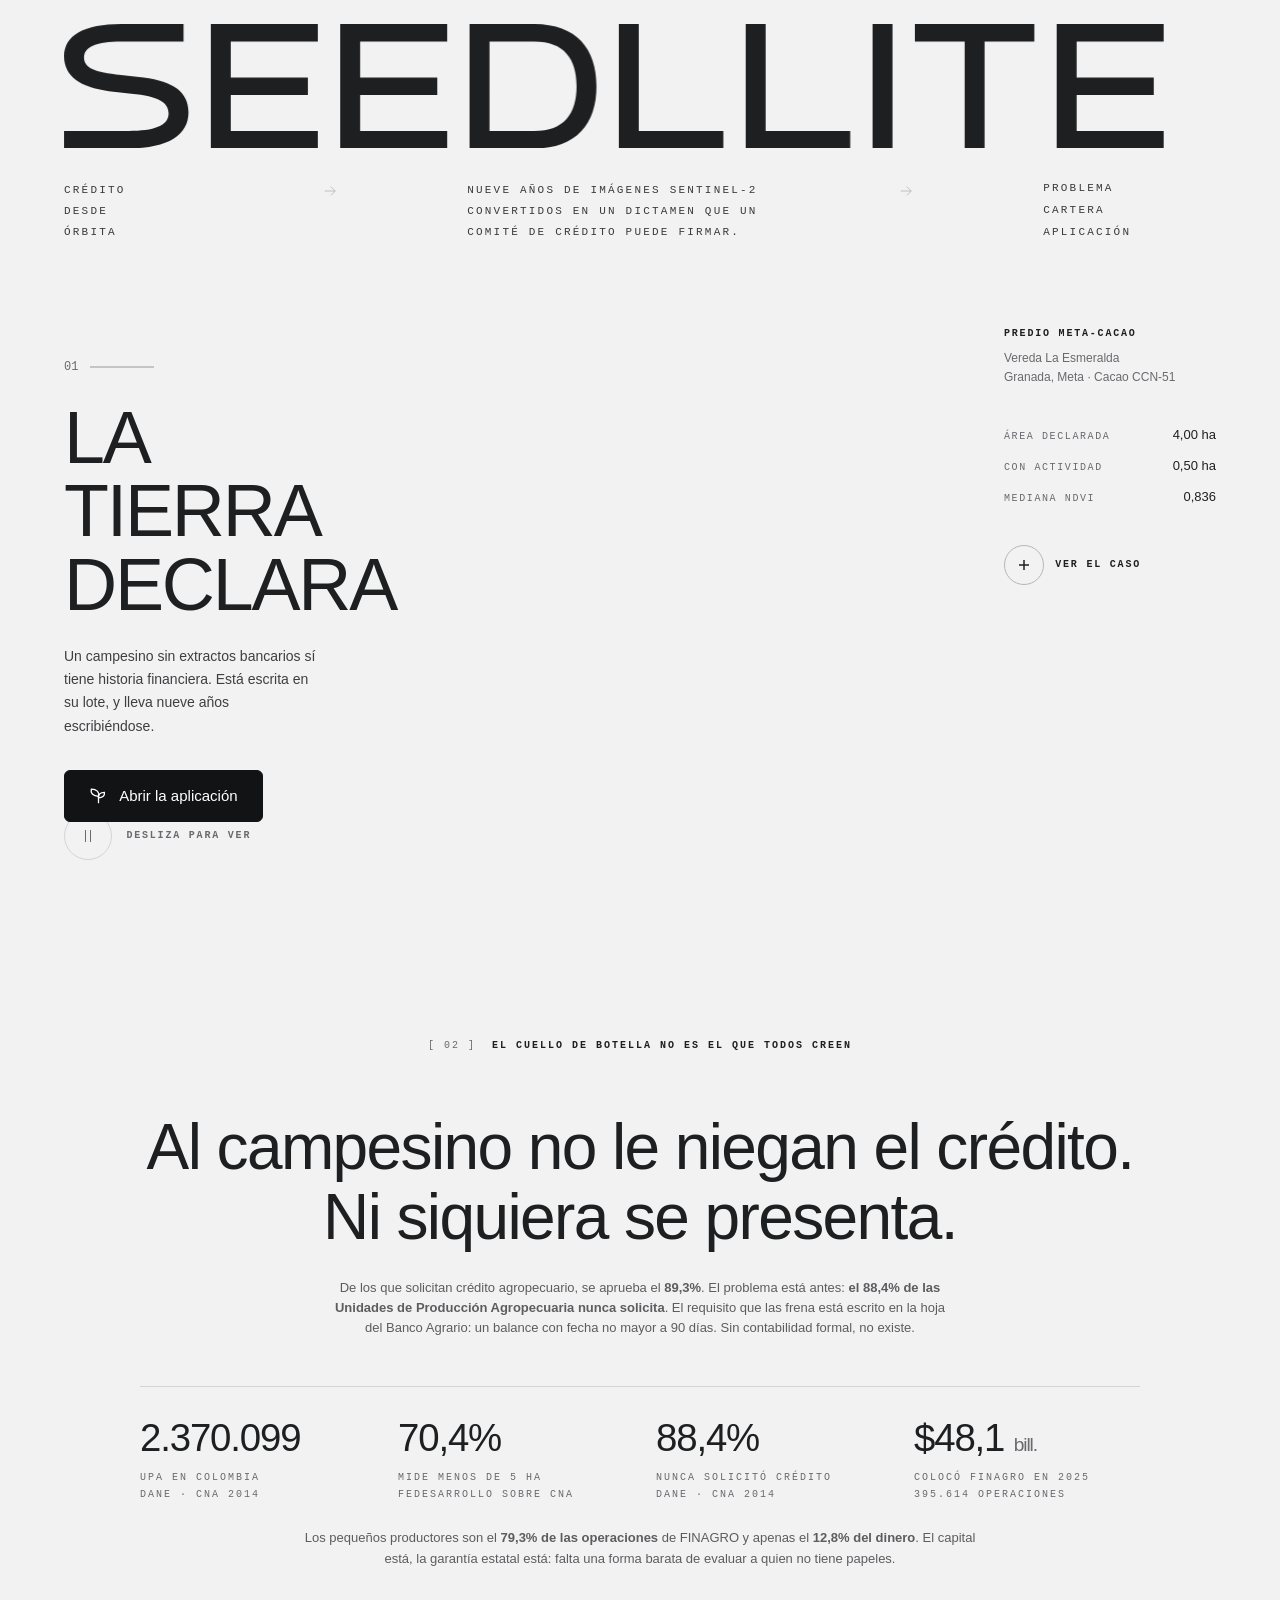
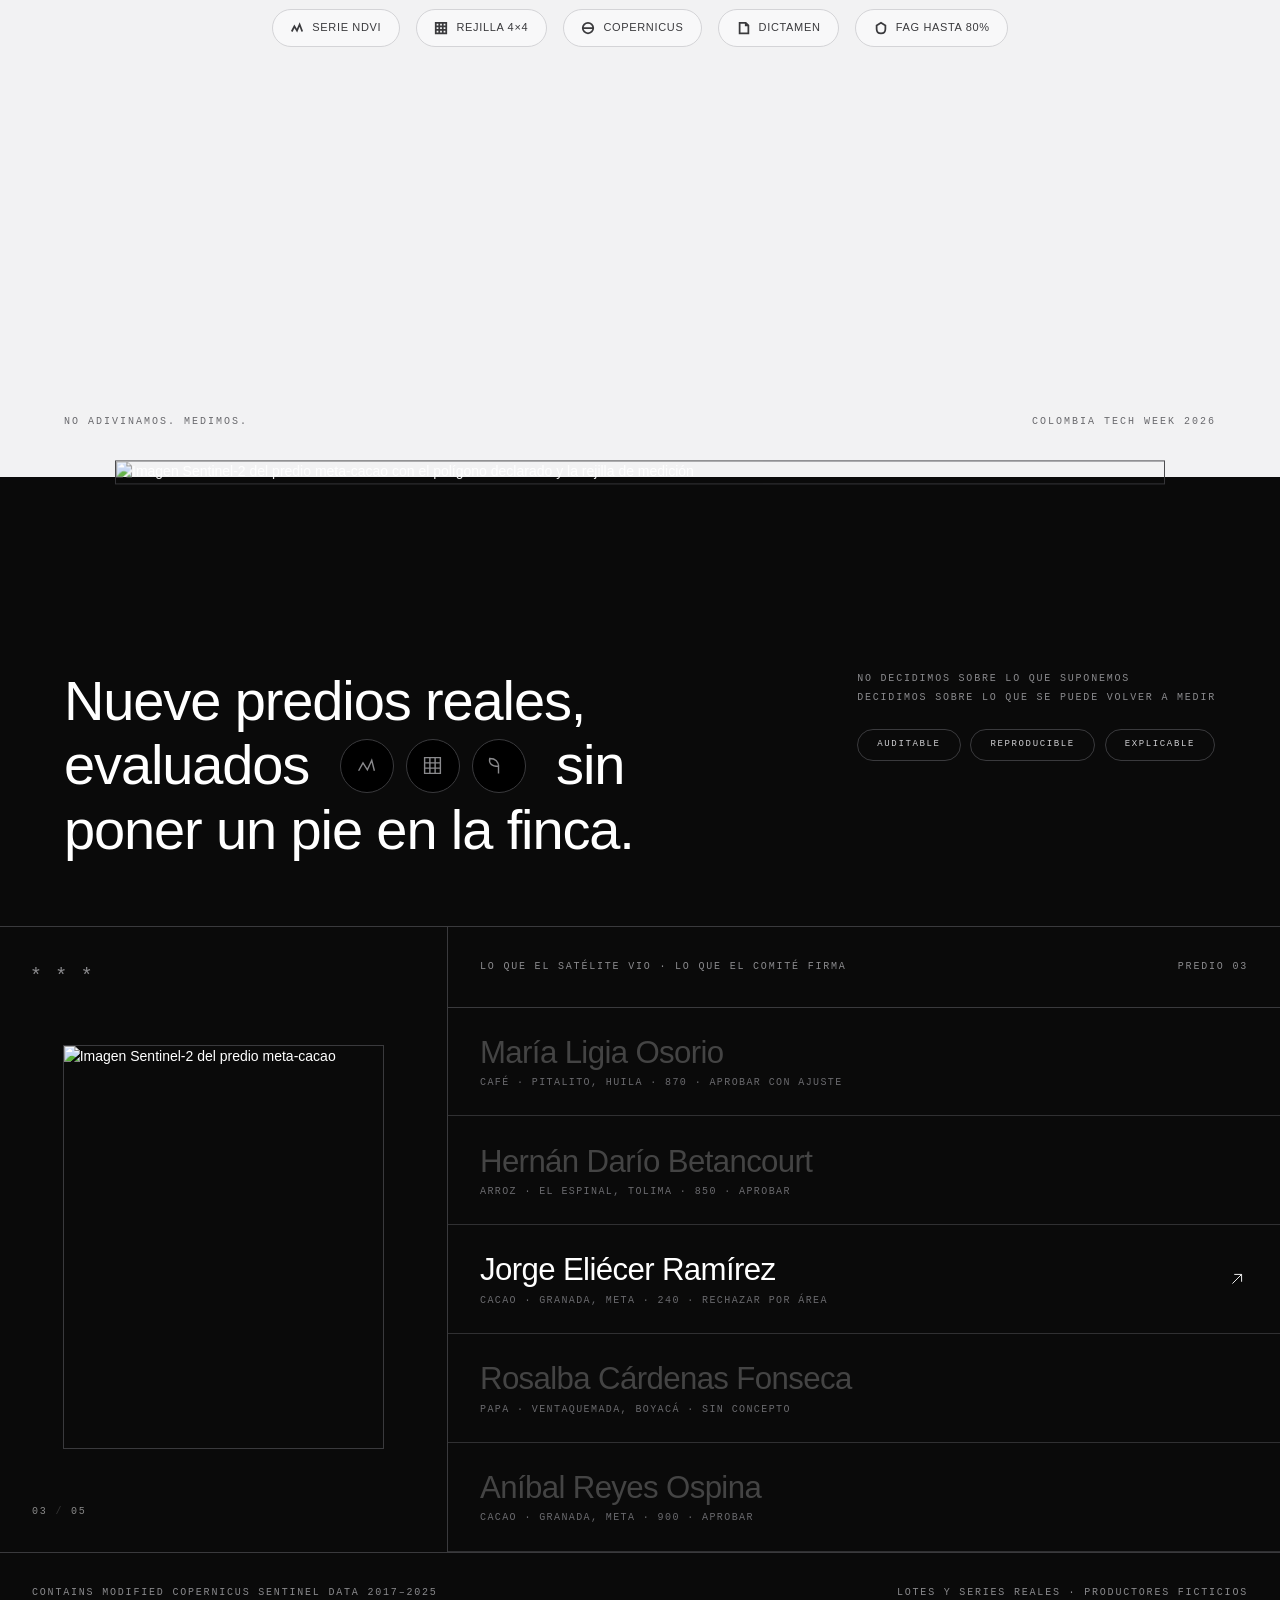
==== commit 6ebb150e: "terminologia: parcela pasa a lote, y se reparan las concordancias que el reemplazo rompio El cambio " ====
--- a/landing/index.html
+++ b/landing/index.html
@@ -4,7 +4,7 @@
 <meta charset="utf-8">
 <meta name="viewport" content="width=device-width, initial-scale=1">
 <title>SEEDLLITE · Crédito agropecuario originado desde el satélite</title>
-<meta name="description" content="Un campesino sin extractos bancarios sí tiene historia financiera: está escrita en nueve años de imágenes satelitales de su parcela.">
+<meta name="description" content="Un campesino sin extractos bancarios sí tiene historia financiera: está escrita en nueve años de imágenes satelitales de su lote.">
 
 <!-- Sin recursos externos. Las familias van con la pila del sistema: en el Mac
      donde se graba, la sans resuelve a SF y la mono a SF Mono, muy cerca de
@@ -290,7 +290,7 @@
       <div class="ind"><span>01</span><i></i></div>
       <h2 class="titular">LA TIERRA<br>DECLARA</h2>
       <p class="hero-desc">Un campesino sin extractos bancarios sí tiene historia financiera.
-      Está escrita en su parcela, y lleva nueve años escribiéndose.</p>
+      Está escrita en su lote, y lleva nueve años escribiéndose.</p>
       <a class="cta" href="/app/">
         <svg viewBox="0 0 24 24" aria-hidden="true">
           <path d="M12 21V11"/>
@@ -398,7 +398,7 @@
   <div class="linea"></div>
   <div class="s3-pie">
     <span>Contains modified Copernicus Sentinel data 2017–2025</span>
-    <span>Parcelas y series reales · productores ficticios</span>
+    <span>Lotes y series reales · productores ficticios</span>
   </div>
 </section>
 
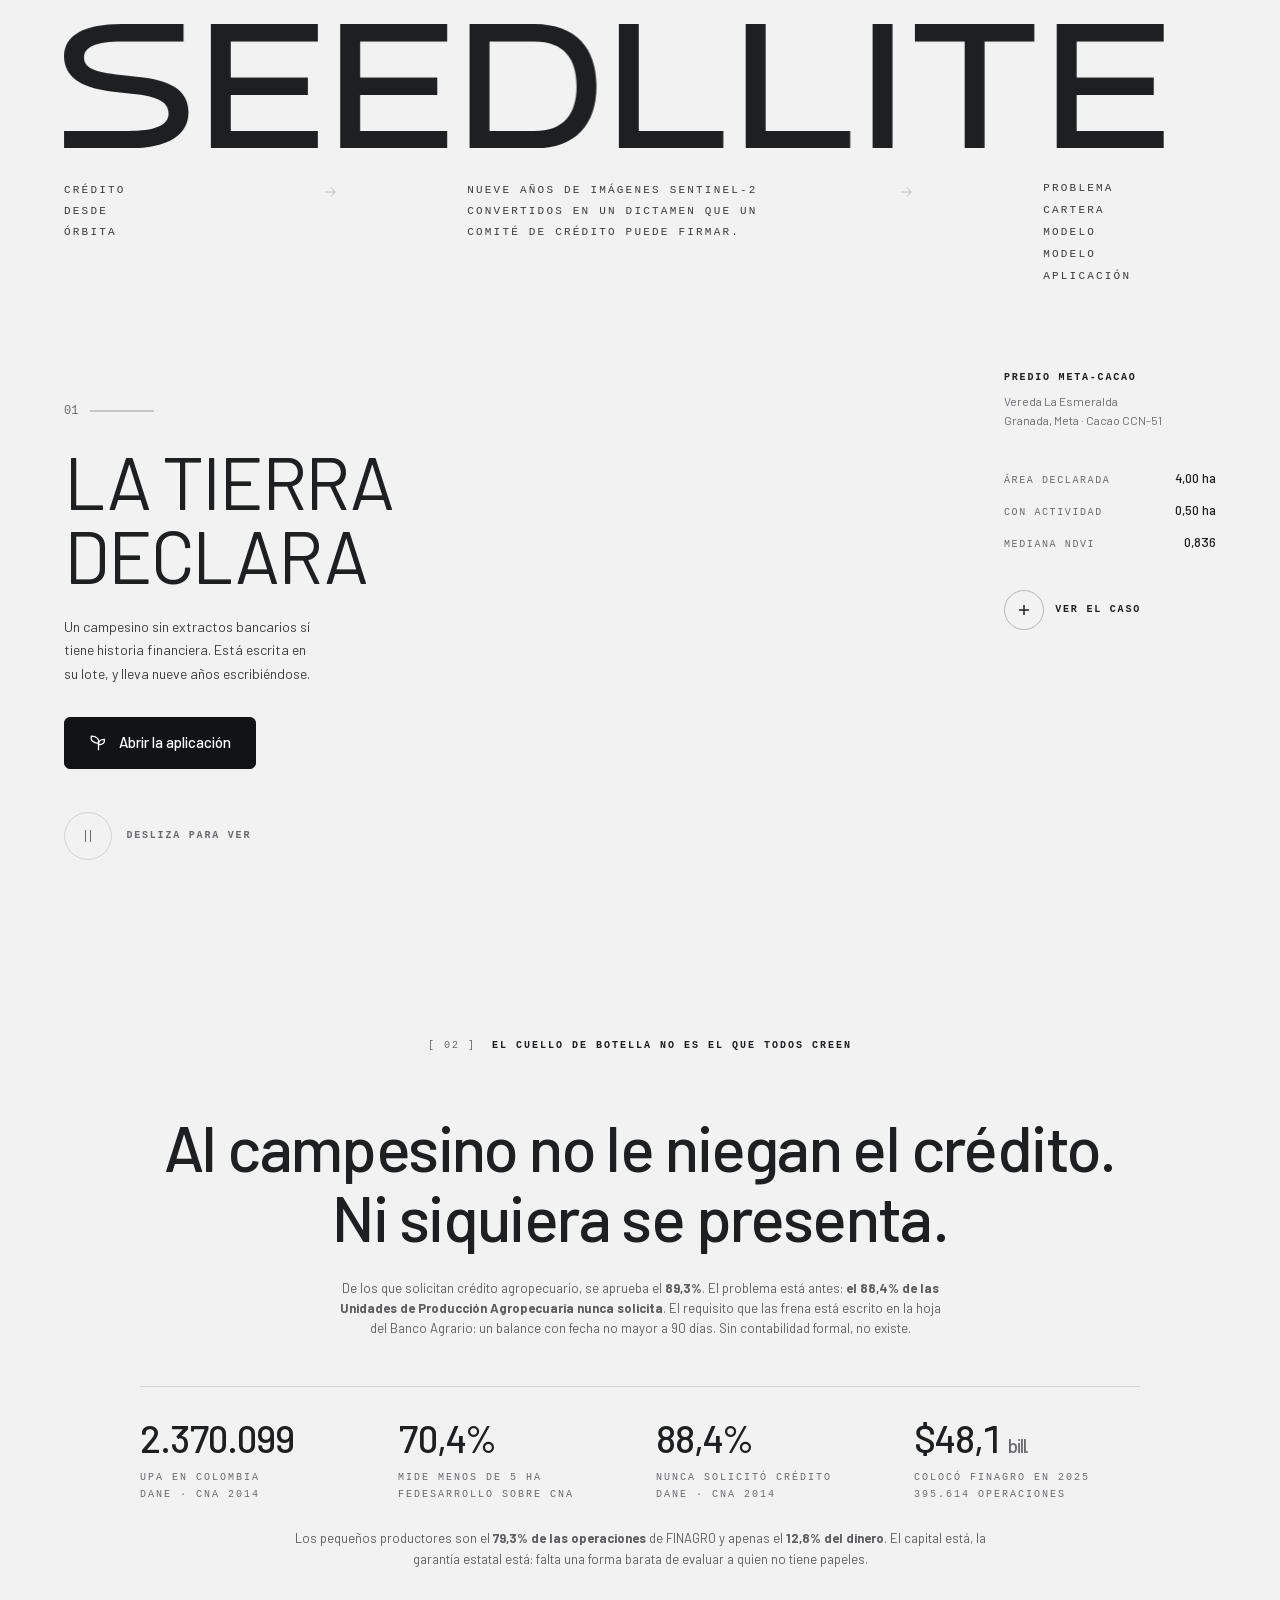
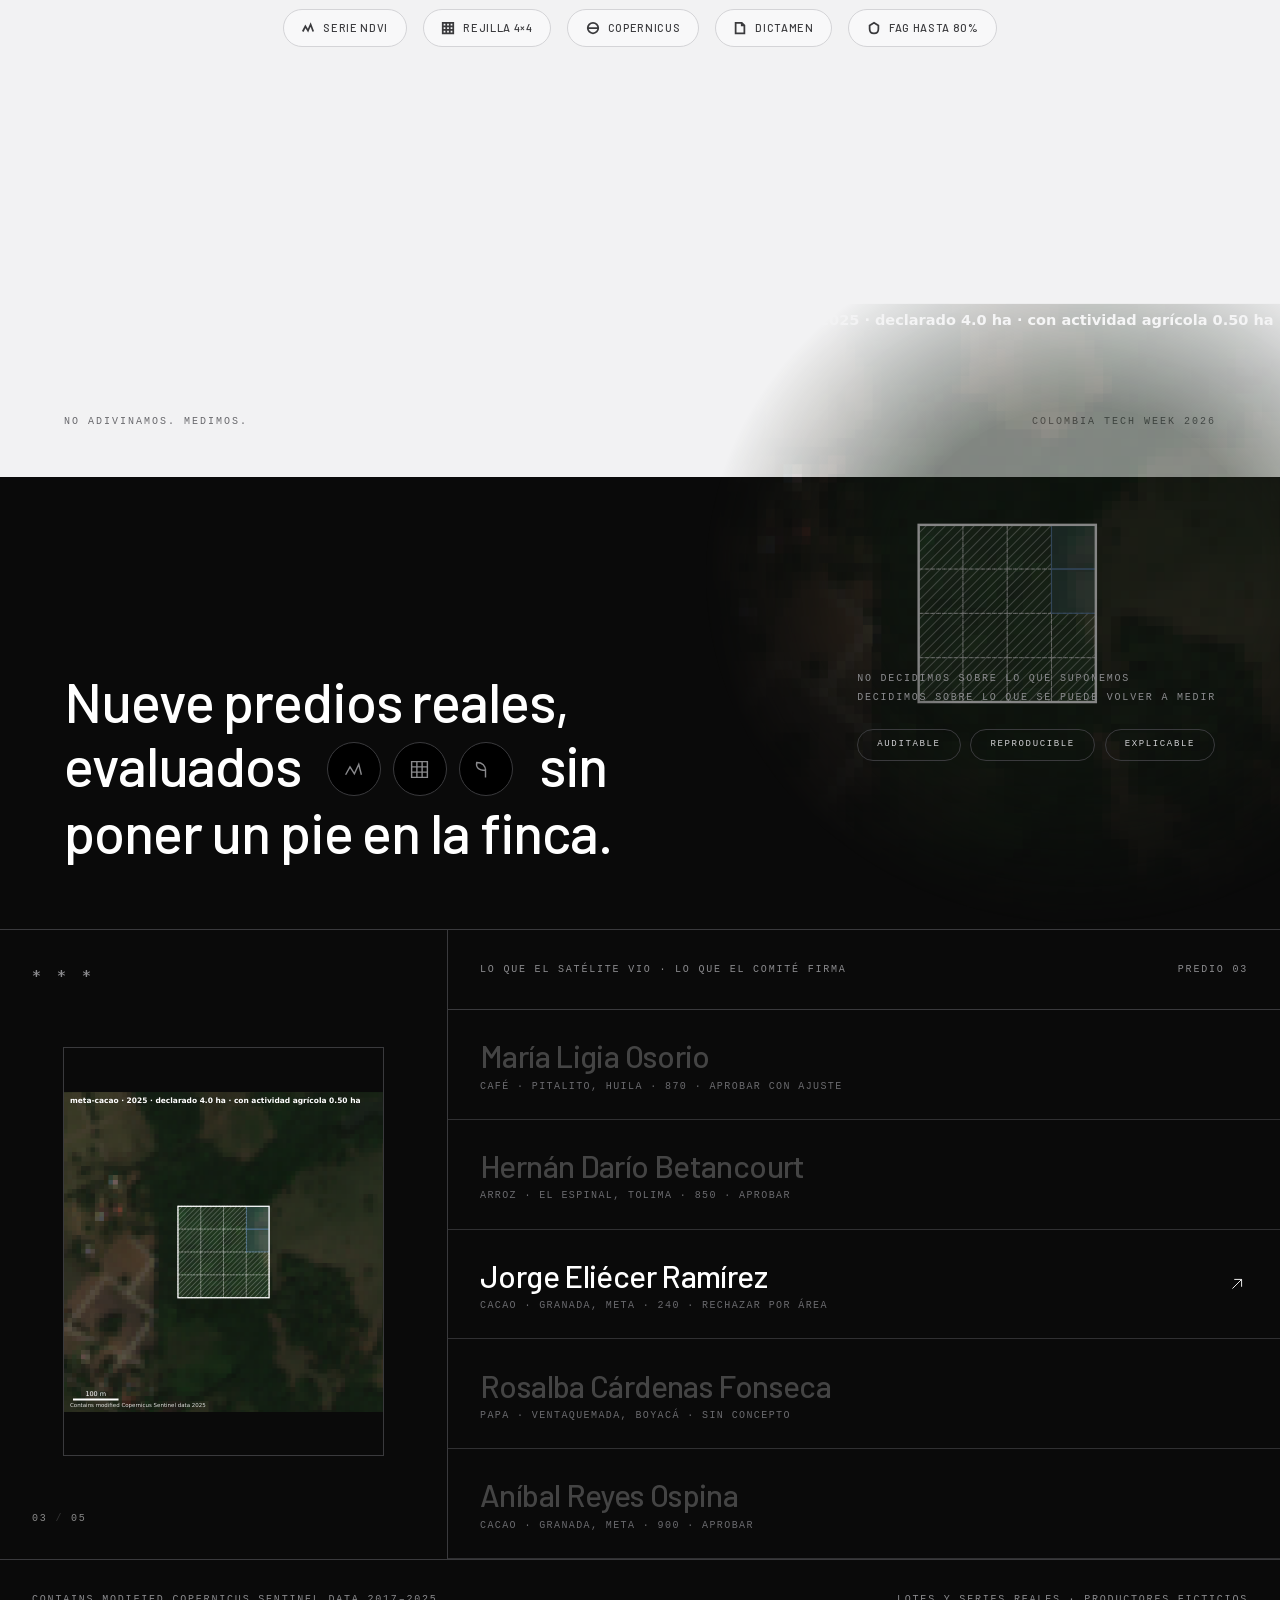
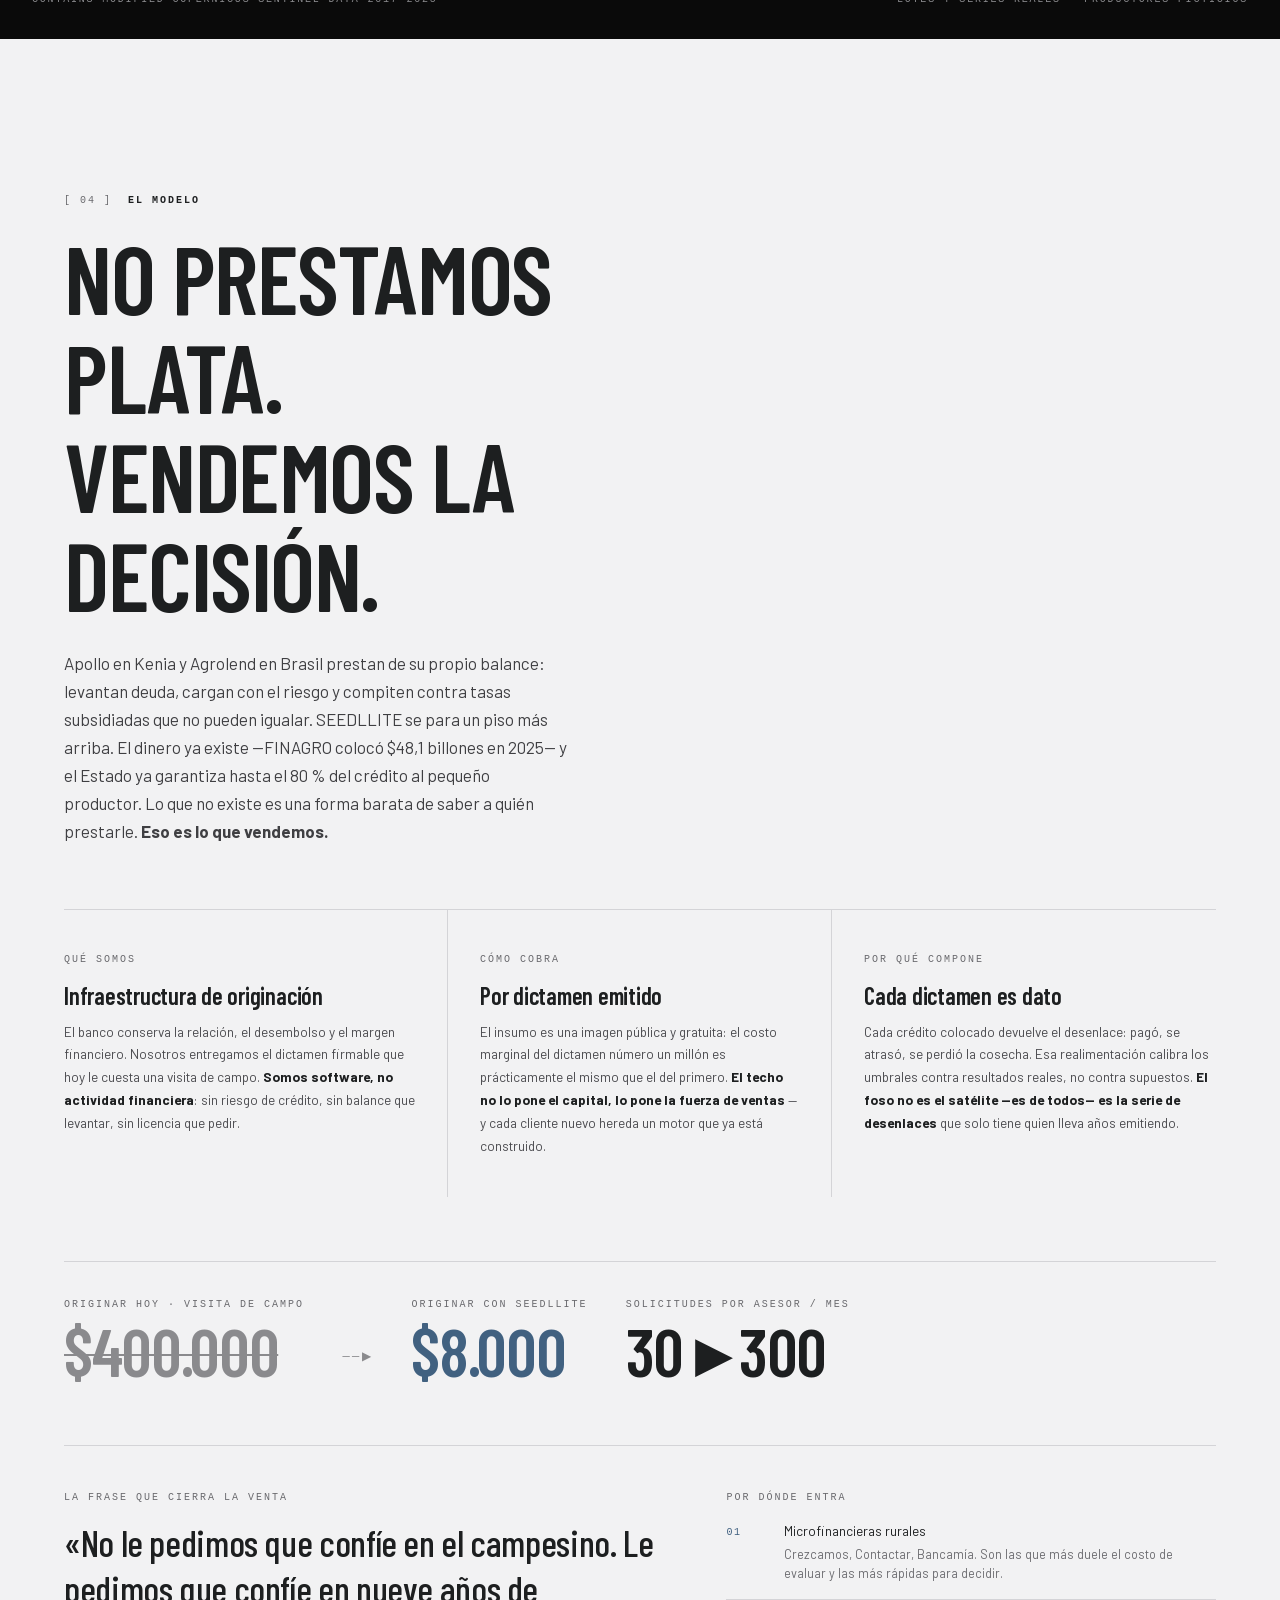
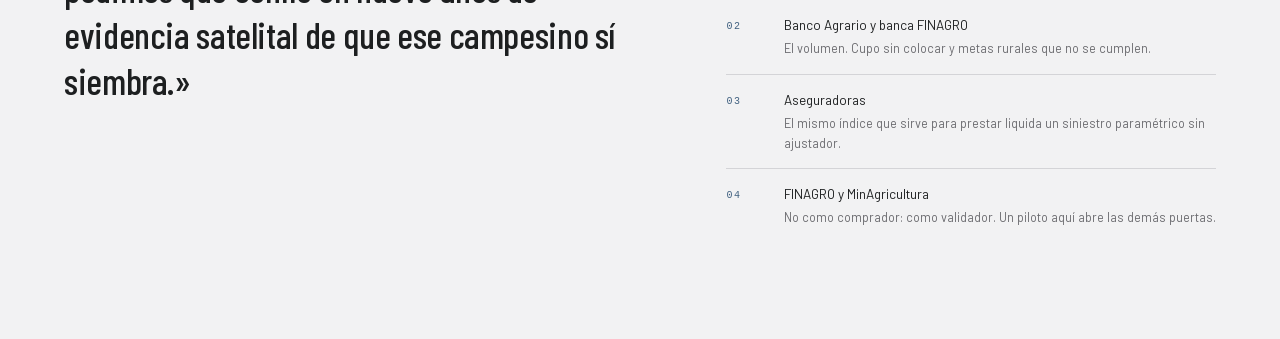
==== commit 339c2eb7: "app: vista de cobertura global, mapa real en el formulario y la tipografia Industry que nunca cargab" ====
--- a/landing/index.html
+++ b/landing/index.html
@@ -6,19 +6,35 @@
 <title>SEEDLLITE · Crédito agropecuario originado desde el satélite</title>
 <meta name="description" content="Un campesino sin extractos bancarios sí tiene historia financiera: está escrita en nueve años de imágenes satelitales de su lote.">
 
-<!-- Sin recursos externos. Las familias van con la pila del sistema: en el Mac
-     donde se graba, la sans resuelve a SF y la mono a SF Mono, muy cerca de
-     Inter y JetBrains Mono. Para tenerlas exactas hay que vendorizar los .woff2
-     en landing/fuentes/ y añadir @font-face, sin tocar nada más. -->
+<!-- Sin recursos externos: la pagina tiene que abrir igual desde file:// y
+     desde Vercel, sin red. Barlow y Barlow Condensed —las familias que pide el
+     sistema Industry— viajan vendorizadas en el repositorio; van duplicadas en
+     landing/fuentes/ para que la ruta relativa valga igual en los dos sitios:
+     el deploy sirve la landing en / y la app en /app/. -->
 
 <link rel="icon" href="data:image/svg+xml,%3Csvg xmlns='http://www.w3.org/2000/svg' viewBox='0 0 24 24' fill='none' stroke='%23111' stroke-width='1.8' stroke-linecap='round'%3E%3Cpath d='M12 21V11'/%3E%3Cpath d='M12 13S7 13 4.5 10.5 3 4 3 4s5 0 7.5 2.5S12 13 12 13Z'/%3E%3Cpath d='M12 15s4 0 6-2 1.5-5 1.5-5-4 0-6 2-1.5 5-1.5 5Z'/%3E%3C/svg%3E">
 
 <style>
+@font-face{font-family:"Barlow";font-weight:400;font-display:swap;
+  src:url("fuentes/barlow-400.woff2") format("woff2")}
+@font-face{font-family:"Barlow";font-weight:500;font-display:swap;
+  src:url("fuentes/barlow-500.woff2") format("woff2")}
+@font-face{font-family:"Barlow";font-weight:600;font-display:swap;
+  src:url("fuentes/barlow-600.woff2") format("woff2")}
+@font-face{font-family:"Barlow";font-weight:700;font-display:swap;
+  src:url("fuentes/barlow-700.woff2") format("woff2")}
+@font-face{font-family:"Barlow Condensed";font-weight:400;font-display:swap;
+  src:url("fuentes/barlow-condensed-400.woff2") format("woff2")}
+@font-face{font-family:"Barlow Condensed";font-weight:500;font-display:swap;
+  src:url("fuentes/barlow-condensed-500.woff2") format("woff2")}
+@font-face{font-family:"Barlow Condensed";font-weight:600;font-display:swap;
+  src:url("fuentes/barlow-condensed-600.woff2") format("woff2")}
 :root{
   --papel:#f2f2f3; --tinta:#1d1f20; --tinta-suave:#111315; --hondo:#0a0a0a;
   --g300:#d4d4d7; --g400:#b7b7ba; --g500:#8a8a8d; --g600:#6a6a6e; --g700:#5d5d60; --g800:#3a3a3d;
   --acero:#5980a6; --acero-texto:#416180;
-  --sans:-apple-system,BlinkMacSystemFont,"Segoe UI",Inter,Roboto,Helvetica,Arial,sans-serif;
+  --sans:"Barlow",-apple-system,BlinkMacSystemFont,"Segoe UI",Roboto,Helvetica,Arial,sans-serif;
+  --cond:"Barlow Condensed","Arial Narrow",var(--sans);
   --mono:ui-monospace,SFMono-Regular,"SF Mono",Menlo,"JetBrains Mono",monospace;
   --sal:cubic-bezier(.16,1,.3,1);
 }
@@ -163,13 +179,74 @@
   padding:0 4rem 3rem; pointer-events:none}
 @media(min-width:768px){.s2-pie{display:flex}}
 
+
+/* ══ 4 · modelo ═══════════════════════════════════════════════════════ */
+.s4{position:relative; z-index:30; background:var(--papel); color:var(--tinta);
+  padding:6rem 1.5rem 5rem}
+@media(min-width:768px){.s4{padding:9rem 4rem 6rem}}
+.s4-tit{font-family:var(--cond); font-size:2.4rem; line-height:1.03; letter-spacing:-.015em;
+  font-weight:600; margin:1.2rem 0 0; max-width:16ch; text-transform:uppercase}
+@media(min-width:768px){.s4-tit{font-size:4.6rem}}
+@media(min-width:1280px){.s4-tit{font-size:6rem}}
+.s4-bajada{max-width:56ch; margin:1.6rem 0 0; font-size:15px; line-height:1.65; color:#3f3f42}
+@media(min-width:768px){.s4-bajada{font-size:17px}}
+
+/* Tres movimientos del modelo, separados por filete: la retícula del sistema
+   Industry, no tres tarjetas iguales. */
+.s4-tres{display:grid; gap:0; margin:4rem 0 0; border-top:1px solid var(--g300)}
+@media(min-width:900px){.s4-tres{grid-template-columns:repeat(3,1fr)}}
+.s4-mov{padding:2rem 0; border-bottom:1px solid var(--g300)}
+@media(min-width:900px){.s4-mov{padding:2.2rem 2rem 2.4rem; border-bottom:0;
+  border-right:1px solid var(--g300)}
+  .s4-mov:first-child{padding-left:0}
+  .s4-mov:last-child{border-right:0; padding-right:0}}
+.s4-mov h3{font-family:var(--cond); font-size:1.5rem; font-weight:600; margin:.9rem 0 .7rem;
+  letter-spacing:-.01em; line-height:1.15}
+.s4-mov p{margin:0; font-size:13.5px; line-height:1.7; color:#4a4a4e}
+.s4-mov b{color:var(--tinta)}
+
+/* El salto de costo: dos magnitudes enfrentadas, sin adorno. */
+.s4-salto{display:flex; flex-wrap:wrap; align-items:flex-end; gap:1.2rem 2.4rem;
+  margin:4rem 0 0; padding:2.2rem 0 0; border-top:1px solid var(--g300)}
+.s4-cifra{display:flex; flex-direction:column; gap:.5rem}
+.s4-cifra b{font-family:var(--cond); font-size:3rem; line-height:.9; font-weight:600;
+  letter-spacing:-.02em}
+@media(min-width:768px){.s4-cifra b{font-size:4.2rem}}
+.s4-antes b{color:var(--g500); text-decoration:line-through; text-decoration-thickness:2px}
+.s4-flecha{font-family:var(--mono); font-size:12px; color:var(--g500); padding-bottom:.9rem;
+  letter-spacing:.2em}
+.s4-desp b{color:var(--acero-texto)}
+
+.s4-cierre{margin:4rem 0 0; padding:2.4rem 0 0; border-top:1px solid var(--g300);
+  display:grid; gap:2rem}
+@media(min-width:1024px){.s4-cierre{grid-template-columns:1.1fr .9fr; gap:4rem}}
+.s4-cita{font-family:var(--cond); font-size:1.7rem; line-height:1.25; font-weight:500;
+  margin:.9rem 0 0; letter-spacing:-.01em}
+@media(min-width:768px){.s4-cita{font-size:2.3rem}}
+.s4-esc{margin:0; padding:0; list-style:none; counter-reset:esc}
+.s4-esc li{counter-increment:esc; display:grid; grid-template-columns:2.6rem 1fr;
+  gap:.4rem 1rem; padding:.95rem 0; border-bottom:1px solid var(--g300); font-size:13.5px}
+.s4-esc li:last-child{border-bottom:0}
+.s4-esc li::before{content:counter(esc,decimal-leading-zero);
+  font-family:var(--mono); font-size:10px; letter-spacing:.16em; color:var(--acero-texto);
+  padding-top:.25rem}
+.s4-esc em{font-style:normal; color:var(--g600); display:block; margin-top:.2rem; font-size:12.5px}
+
 /* ══ 3 · oscura ═══════════════════════════════════════════════════════ */
 .s3{position:relative; width:100%; background:var(--hondo); color:#fff; z-index:30;
   display:flex; flex-direction:column}
-.s3-img{position:absolute; top:0; left:50%; width:150vw; max-width:1050px;
-  transform:translate(-50%,-60%); z-index:0; pointer-events:none; opacity:0;
-  transition:opacity 1.4s ease, transform 1.4s ease; border:1px solid var(--g800)}
-.s3-img.visible{opacity:.9; transform:translate(-50%,-70%)}
+/* La captura Sentinel-2 es telon de fondo, no protagonista: se ancla a la
+   derecha, no cruza la columna de texto y se disuelve por los bordes para que
+   el titular no compita contra ella. Antes medía 150vw y desbordaba hacia la
+   sección anterior tapándola. */
+.s3-img{position:absolute; top:0; right:0; width:min(52vw,620px);
+  transform:translate(6%,-24%) scale(1.02); z-index:0; pointer-events:none; opacity:0;
+  transition:opacity 1.6s ease, transform 1.6s ease;
+  -webkit-mask-image:radial-gradient(ellipse 78% 72% at 62% 44%,#000 38%,transparent 78%);
+  mask-image:radial-gradient(ellipse 78% 72% at 62% 44%,#000 38%,transparent 78%)}
+.s3-img.visible{opacity:.5; transform:translate(6%,-28%) scale(1)}
+@media(max-width:1023px){.s3-img{width:88vw; opacity:0}
+  .s3-img.visible{opacity:.28; transform:translate(14%,-16%) scale(1)}}
 .s3-cab{position:relative; z-index:10; padding:8rem 2rem 0; margin-bottom:4rem;
   display:flex; flex-direction:column; gap:2.5rem; justify-content:space-between}
 @media(min-width:768px){.s3-cab{padding:12rem 4rem 0}}
@@ -232,7 +309,7 @@
 @media (prefers-reduced-motion:reduce){
   *{animation:none !important; transition:none !important}
   .rev,.hero-fondo{opacity:1; transform:none}
-  .s3-img{opacity:.9; transform:translate(-50%,-70%)}
+  .s3-img{opacity:.5; transform:translate(6%,-28%)}
   .marca-svg .glifo{transform:none; opacity:1}
   .hero-serie path{stroke-dashoffset:0}
   html{scroll-behavior:auto}
@@ -273,6 +350,8 @@
       <nav class="subnav-col subnav-der">
         <a href="#problema">Problema</a>
         <a href="#cartera">Cartera</a>
+    <a href="#modelo">Modelo</a>
+        <a href="#modelo">Modelo</a>
         <a href="/app/">Aplicación</a>
       </nav>
       <button class="hamb" id="hamb" aria-expanded="false" aria-controls="menu" aria-label="Abrir menú"><i></i><i></i></button>
@@ -357,7 +436,7 @@
 </section>
 
 <section class="s3" id="cartera">
-  <img class="s3-img" id="s3img" src="/app/assets/satelite/meta-cacao-2025.svg"
+  <img class="s3-img" id="s3img" src="../assets/satelite/meta-cacao-2025.svg"
        alt="Imagen Sentinel-2 del predio meta-cacao con el polígono declarado y la rejilla de medición">
 
   <div class="s3-cab">
@@ -383,7 +462,7 @@
   <div class="panel">
     <div class="panel-izq">
       <div class="aster">* * *</div>
-      <div class="lienzo"><img id="capImg" src="/app/assets/satelite/huila-cafe-2025.svg" alt=""></div>
+      <div class="lienzo"><img id="capImg" src="../assets/satelite/huila-cafe-2025.svg" alt=""></div>
       <div class="contador"><span id="capNum">01</span> <em>/</em> 05</div>
     </div>
     <div class="panel-der">
@@ -401,6 +480,76 @@
     <span>Lotes y series reales · productores ficticios</span>
   </div>
 </section>
+
+<section class="s4" id="modelo">
+  <p class="rot rev">[ 04 ] &nbsp;<b>El modelo</b></p>
+  <h2 class="s4-tit rev">No prestamos plata.<br>Vendemos la decisión.</h2>
+  <p class="s4-bajada rev">Apollo en Kenia y Agrolend en Brasil prestan de su propio balance:
+  levantan deuda, cargan con el riesgo y compiten contra tasas subsidiadas que no pueden
+  igualar. SEEDLLITE se para un piso más arriba. El dinero ya existe —FINAGRO colocó
+  $48,1 billones en 2025— y el Estado ya garantiza hasta el 80&nbsp;% del crédito al pequeño
+  productor. Lo que no existe es una forma barata de saber a quién prestarle.
+  <b>Eso es lo que vendemos.</b></p>
+
+  <div class="s4-tres rev">
+    <div class="s4-mov">
+      <span class="rot">Qué somos</span>
+      <h3>Infraestructura de originación</h3>
+      <p>El banco conserva la relación, el desembolso y el margen financiero. Nosotros
+      entregamos el dictamen firmable que hoy le cuesta una visita de campo. <b>Somos
+      software, no actividad financiera</b>: sin riesgo de crédito, sin balance que levantar,
+      sin licencia que pedir.</p>
+    </div>
+    <div class="s4-mov">
+      <span class="rot">Cómo cobra</span>
+      <h3>Por dictamen emitido</h3>
+      <p>El insumo es una imagen pública y gratuita: el costo marginal del dictamen número
+      un millón es prácticamente el mismo que el del primero. <b>El techo no lo pone el
+      capital, lo pone la fuerza de ventas</b> — y cada cliente nuevo hereda un motor que
+      ya está construido.</p>
+    </div>
+    <div class="s4-mov">
+      <span class="rot">Por qué compone</span>
+      <h3>Cada dictamen es dato</h3>
+      <p>Cada crédito colocado devuelve el desenlace: pagó, se atrasó, se perdió la cosecha.
+      Esa realimentación calibra los umbrales contra resultados reales, no contra supuestos.
+      <b>El foso no es el satélite —es de todos— es la serie de desenlaces</b> que solo
+      tiene quien lleva años emitiendo.</p>
+    </div>
+  </div>
+
+  <div class="s4-salto rev">
+    <div class="s4-cifra s4-antes"><span class="rot">Originar hoy · visita de campo</span>
+      <b>$400.000</b></div>
+    <span class="s4-flecha">──▶</span>
+    <div class="s4-cifra s4-desp"><span class="rot">Originar con SEEDLLITE</span>
+      <b>$8.000</b></div>
+    <div class="s4-cifra"><span class="rot">Solicitudes por asesor / mes</span>
+      <b>30 ▸ 300</b></div>
+  </div>
+
+  <div class="s4-cierre rev">
+    <div>
+      <span class="rot">La frase que cierra la venta</span>
+      <p class="s4-cita">«No le pedimos que confíe en el campesino. Le pedimos que confíe
+      en nueve años de evidencia satelital de que ese campesino sí siembra.»</p>
+    </div>
+    <div>
+      <span class="rot">Por dónde entra</span>
+      <ol class="s4-esc">
+        <li><span>Microfinancieras rurales<em>Crezcamos, Contactar, Bancamía. Son las que
+        más duele el costo de evaluar y las más rápidas para decidir.</em></span></li>
+        <li><span>Banco Agrario y banca FINAGRO<em>El volumen. Cupo sin colocar y metas
+        rurales que no se cumplen.</em></span></li>
+        <li><span>Aseguradoras<em>El mismo índice que sirve para prestar liquida un
+        siniestro paramétrico sin ajustador.</em></span></li>
+        <li><span>FINAGRO y MinAgricultura<em>No como comprador: como validador. Un piloto
+        aquí abre las demás puertas.</em></span></li>
+      </ol>
+    </div>
+  </div>
+</section>
+
 
 <script>
 var PREDIOS = [
@@ -447,7 +596,7 @@
   var p = PREDIOS[i];
   disolver(false);
   setTimeout(function () {
-    capImg.src = "/app/assets/satelite/" + p.id + "-2025.svg";
+    capImg.src = "../assets/satelite/" + p.id + "-2025.svg";
     capImg.alt = "Imagen Sentinel-2 del predio " + p.id;
     disolver(true);
   }, 340);
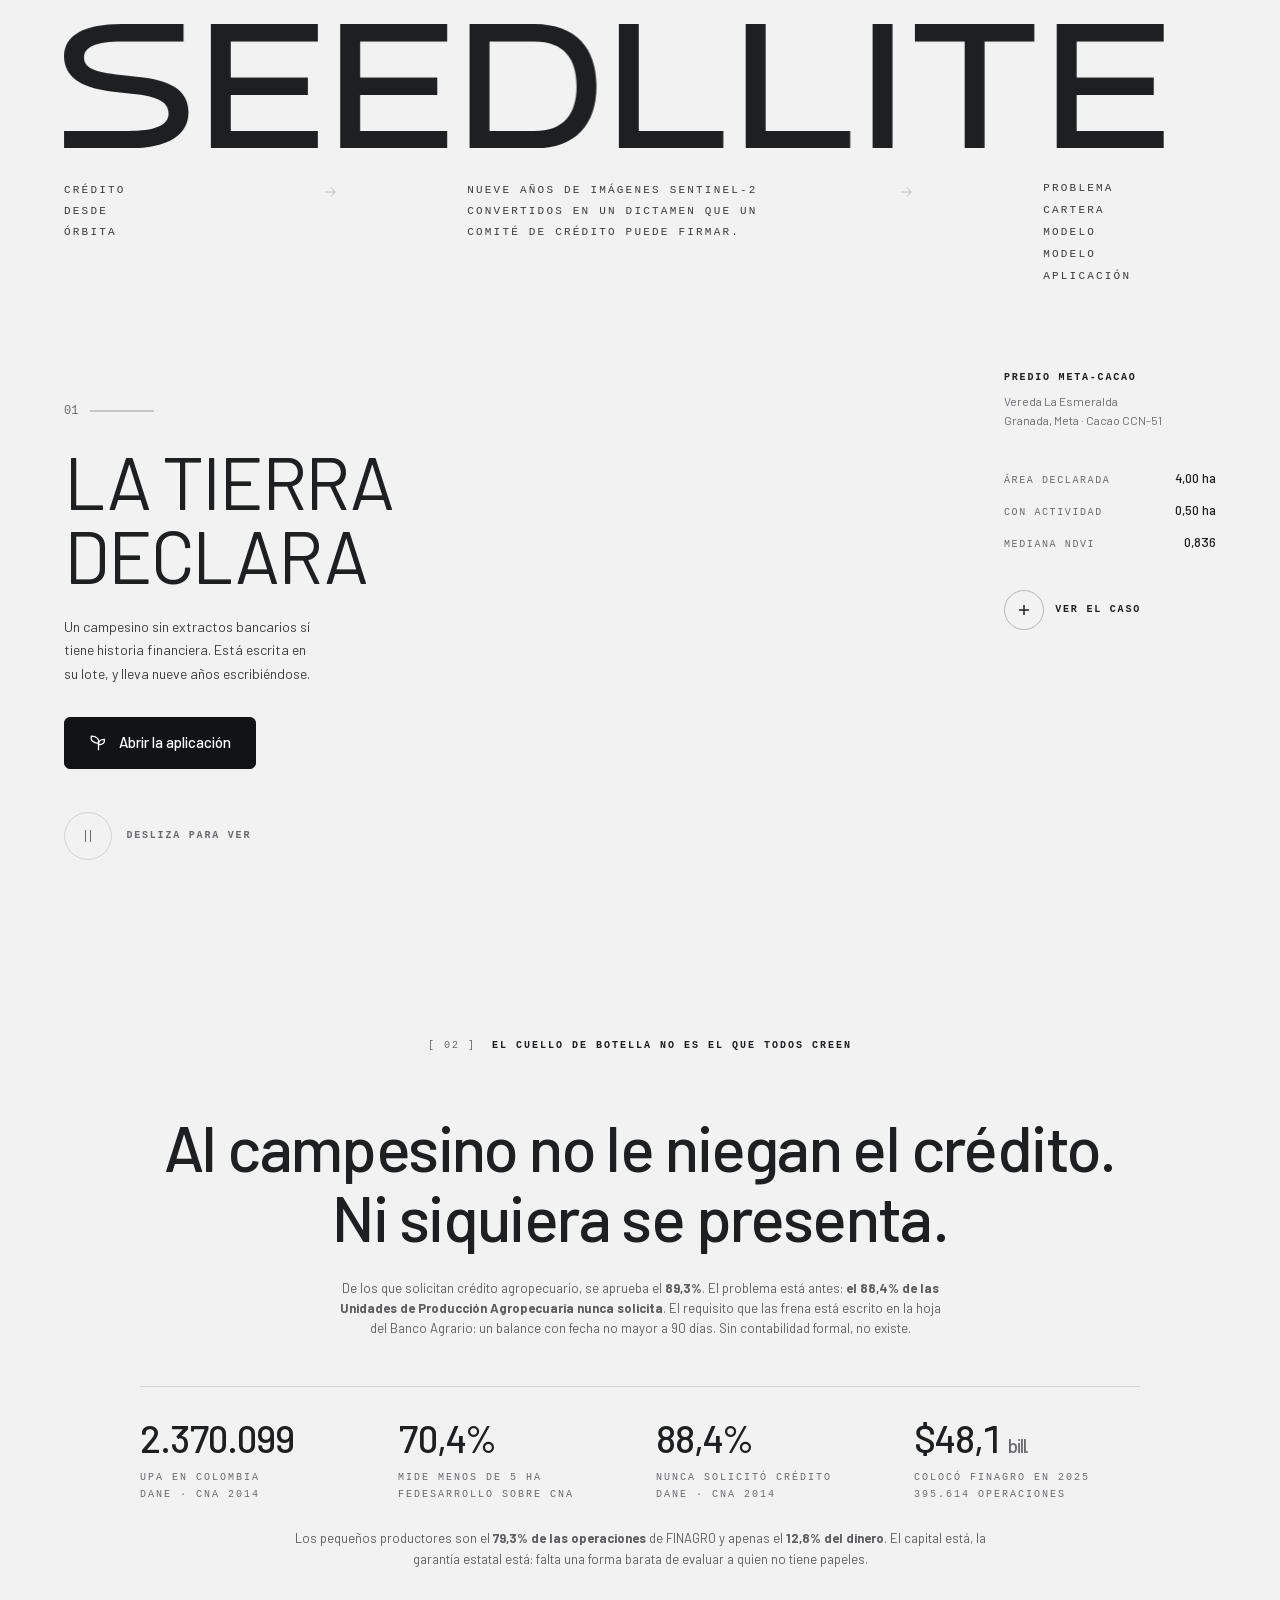
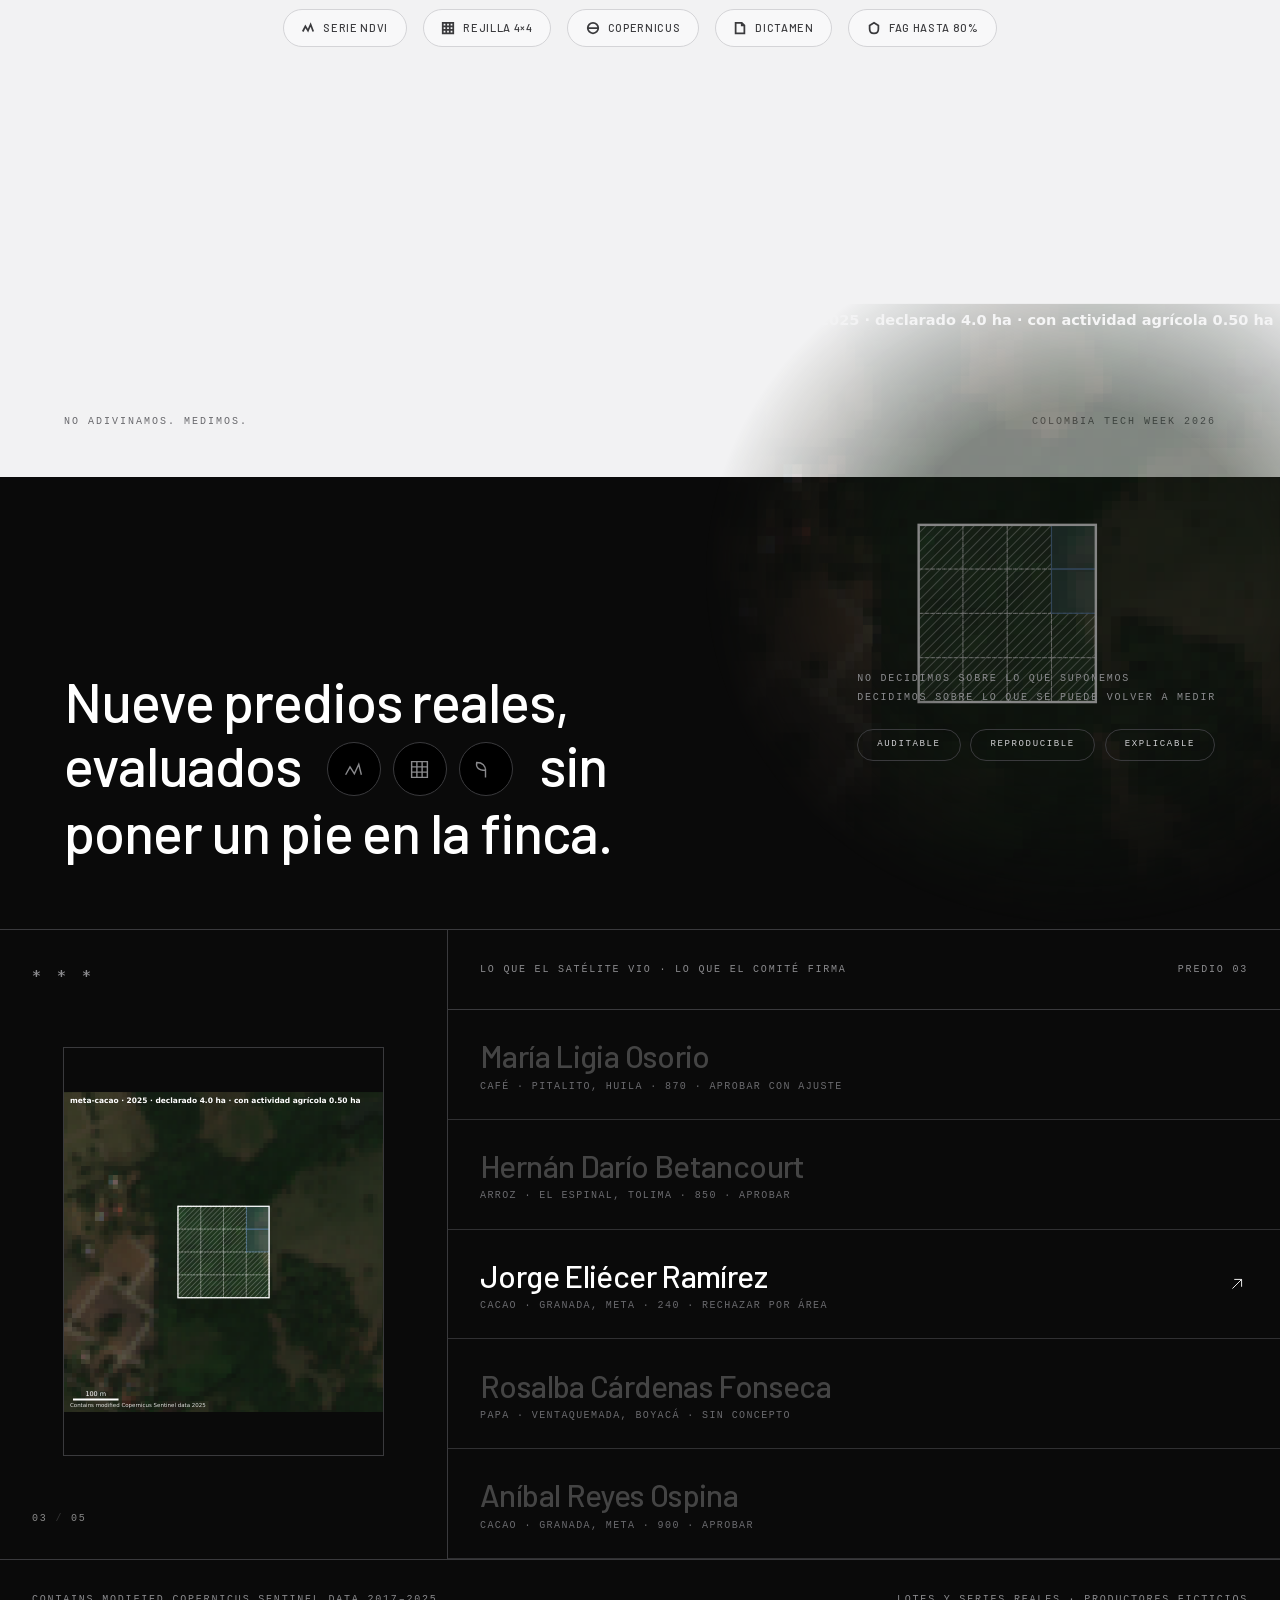
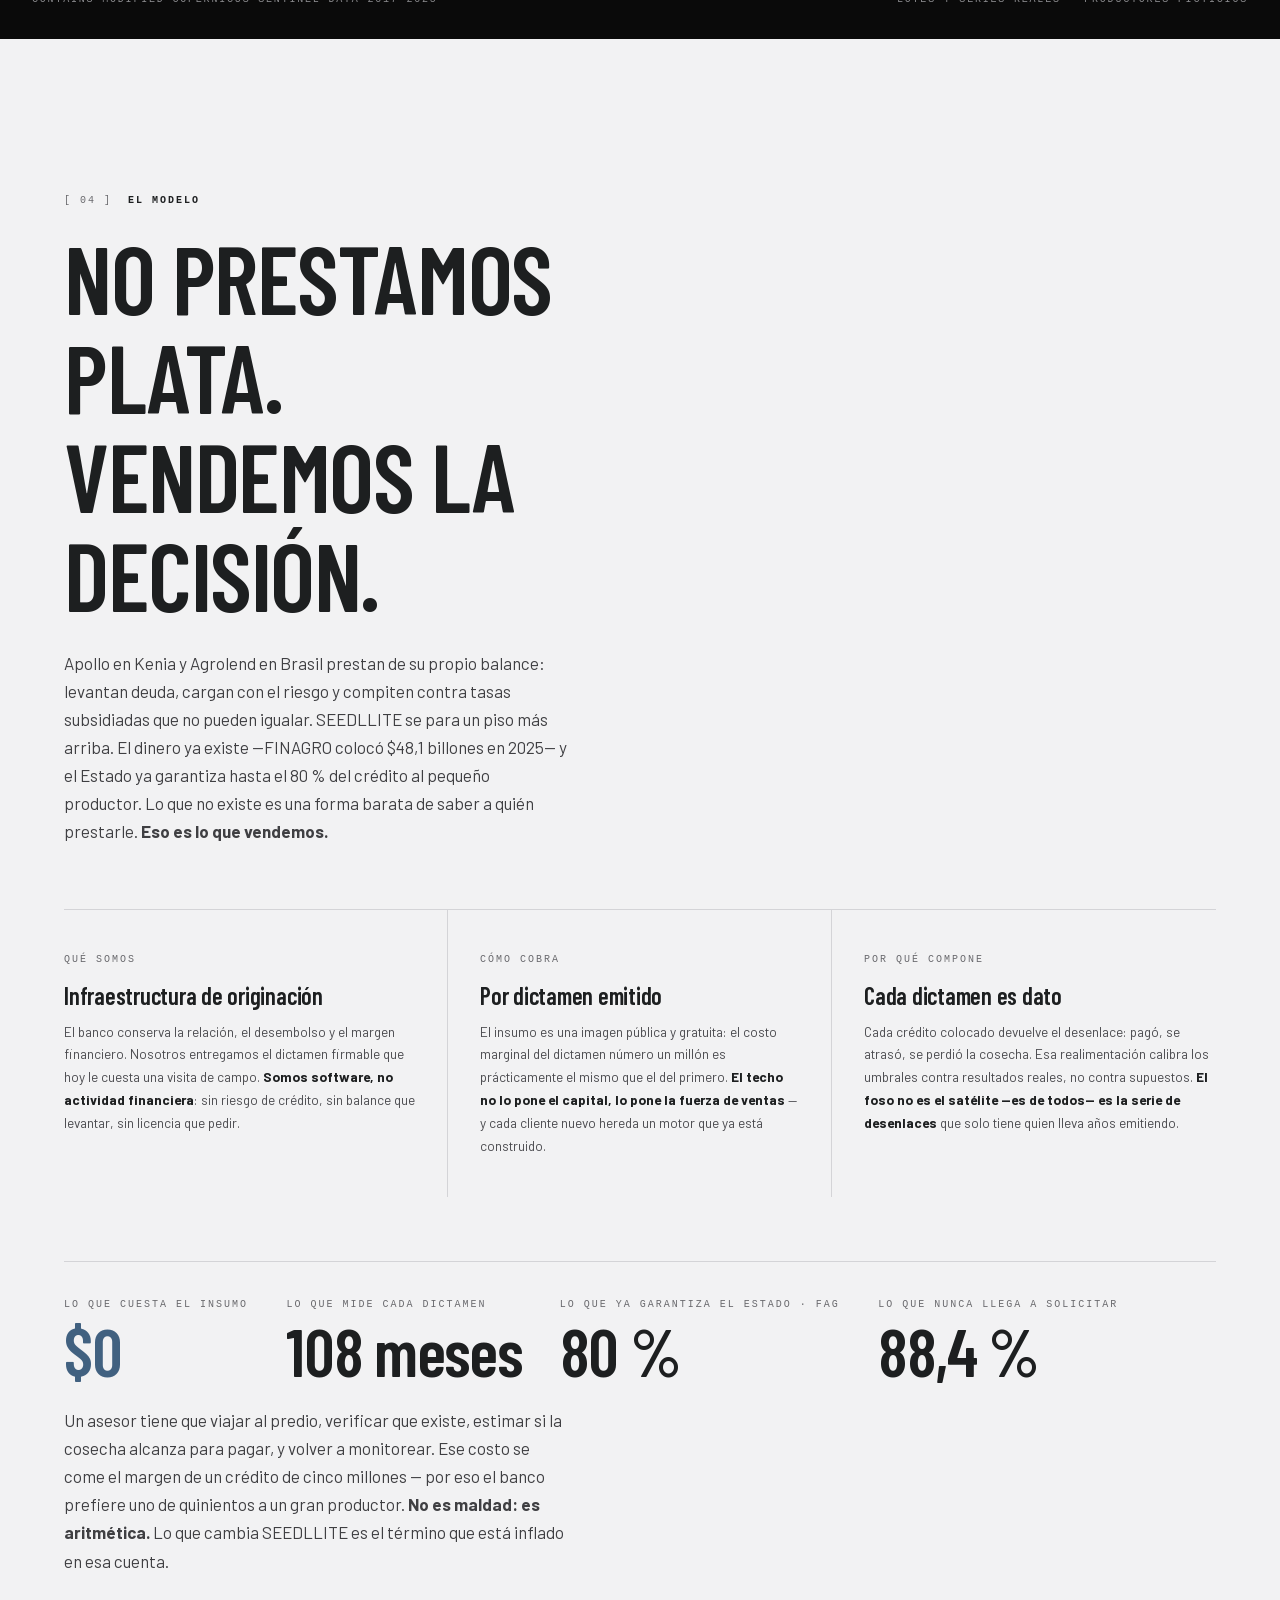
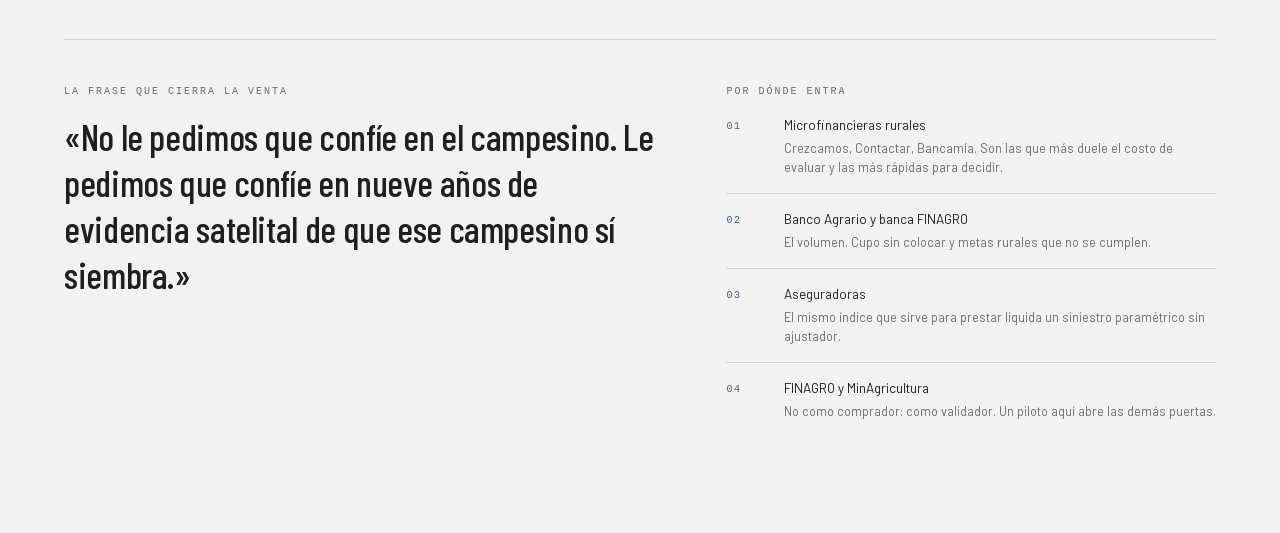
==== commit 6e4f096c: "landing: el salto de costo sale de la seccion 04 — no tenia fuente verificar.sh cazo la cita: "$400." ====
--- a/landing/index.html
+++ b/landing/index.html
@@ -212,9 +212,6 @@
 .s4-cifra b{font-family:var(--cond); font-size:3rem; line-height:.9; font-weight:600;
   letter-spacing:-.02em}
 @media(min-width:768px){.s4-cifra b{font-size:4.2rem}}
-.s4-antes b{color:var(--g500); text-decoration:line-through; text-decoration-thickness:2px}
-.s4-flecha{font-family:var(--mono); font-size:12px; color:var(--g500); padding-bottom:.9rem;
-  letter-spacing:.2em}
 .s4-desp b{color:var(--acero-texto)}
 
 .s4-cierre{margin:4rem 0 0; padding:2.4rem 0 0; border-top:1px solid var(--g300);
@@ -519,14 +516,21 @@
   </div>
 
   <div class="s4-salto rev">
-    <div class="s4-cifra s4-antes"><span class="rot">Originar hoy · visita de campo</span>
-      <b>$400.000</b></div>
-    <span class="s4-flecha">──▶</span>
-    <div class="s4-cifra s4-desp"><span class="rot">Originar con SEEDLLITE</span>
-      <b>$8.000</b></div>
-    <div class="s4-cifra"><span class="rot">Solicitudes por asesor / mes</span>
-      <b>30 ▸ 300</b></div>
-  </div>
+    <div class="s4-cifra s4-desp"><span class="rot">Lo que cuesta el insumo</span>
+      <b>$0</b></div>
+    <div class="s4-cifra"><span class="rot">Lo que mide cada dictamen</span>
+      <b>108 meses</b></div>
+    <div class="s4-cifra"><span class="rot">Lo que ya garantiza el Estado · FAG</span>
+      <b>80 %</b></div>
+    <div class="s4-cifra"><span class="rot">Lo que nunca llega a solicitar</span>
+      <b>88,4 %</b></div>
+  </div>
+
+  <p class="s4-bajada rev" style="margin-top:1.6rem">Un asesor tiene que viajar al predio,
+  verificar que existe, estimar si la cosecha alcanza para pagar, y volver a monitorear.
+  Ese costo se come el margen de un crédito de cinco millones — por eso el banco prefiere
+  uno de quinientos a un gran productor. <b>No es maldad: es aritmética.</b> Lo que cambia
+  SEEDLLITE es el término que está inflado en esa cuenta.</p>
 
   <div class="s4-cierre rev">
     <div>
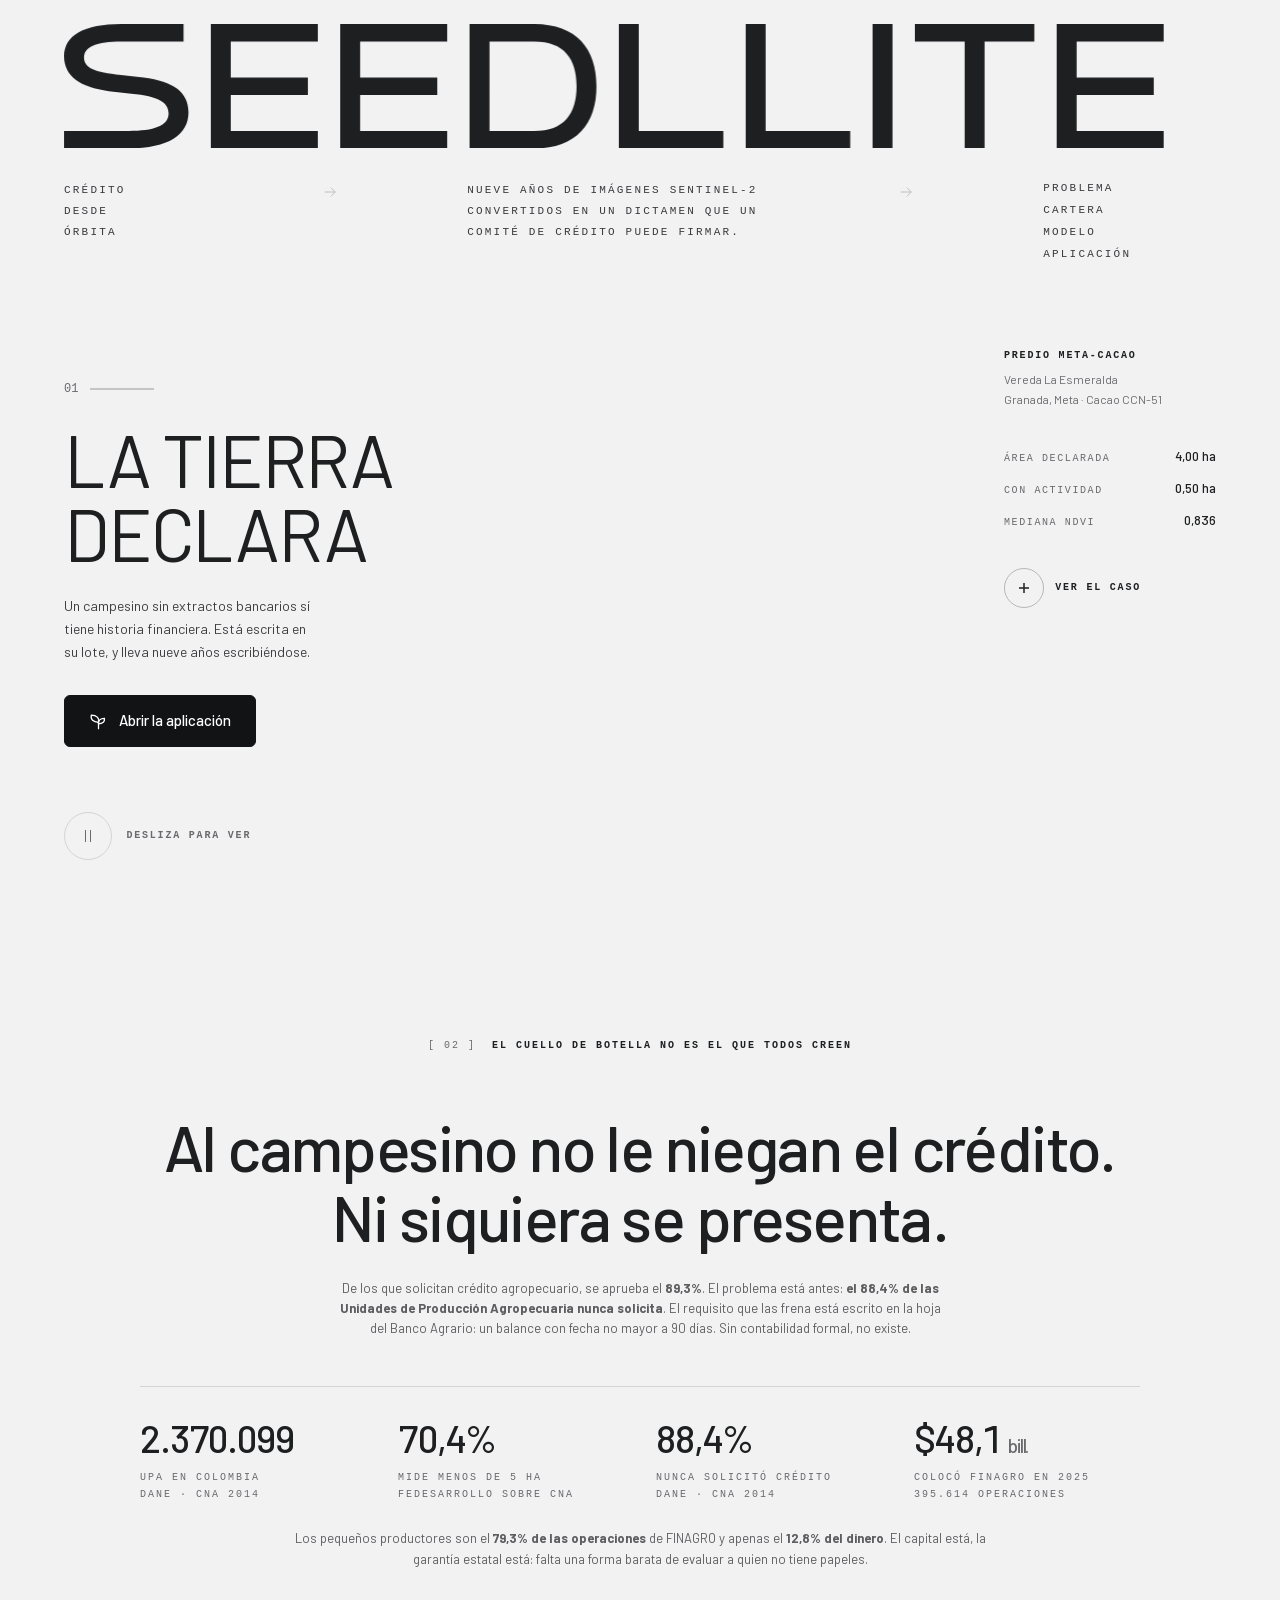
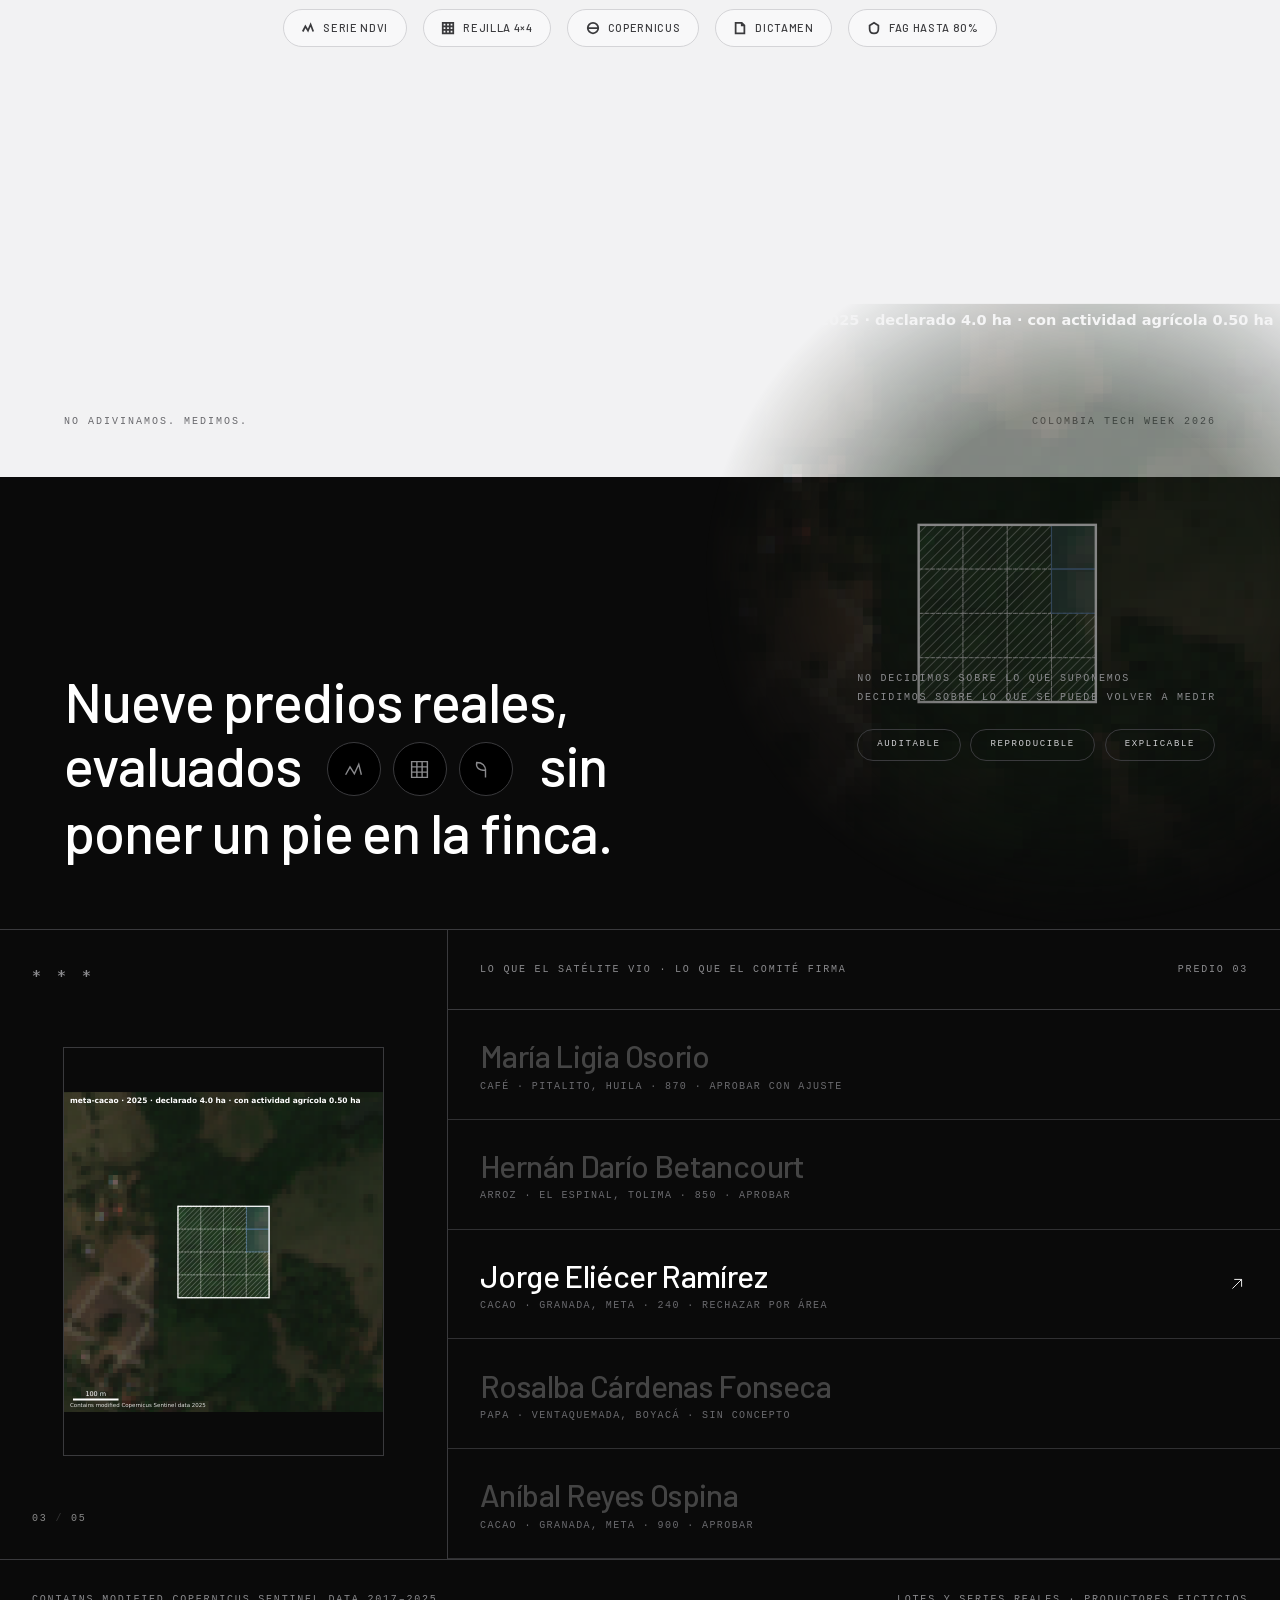
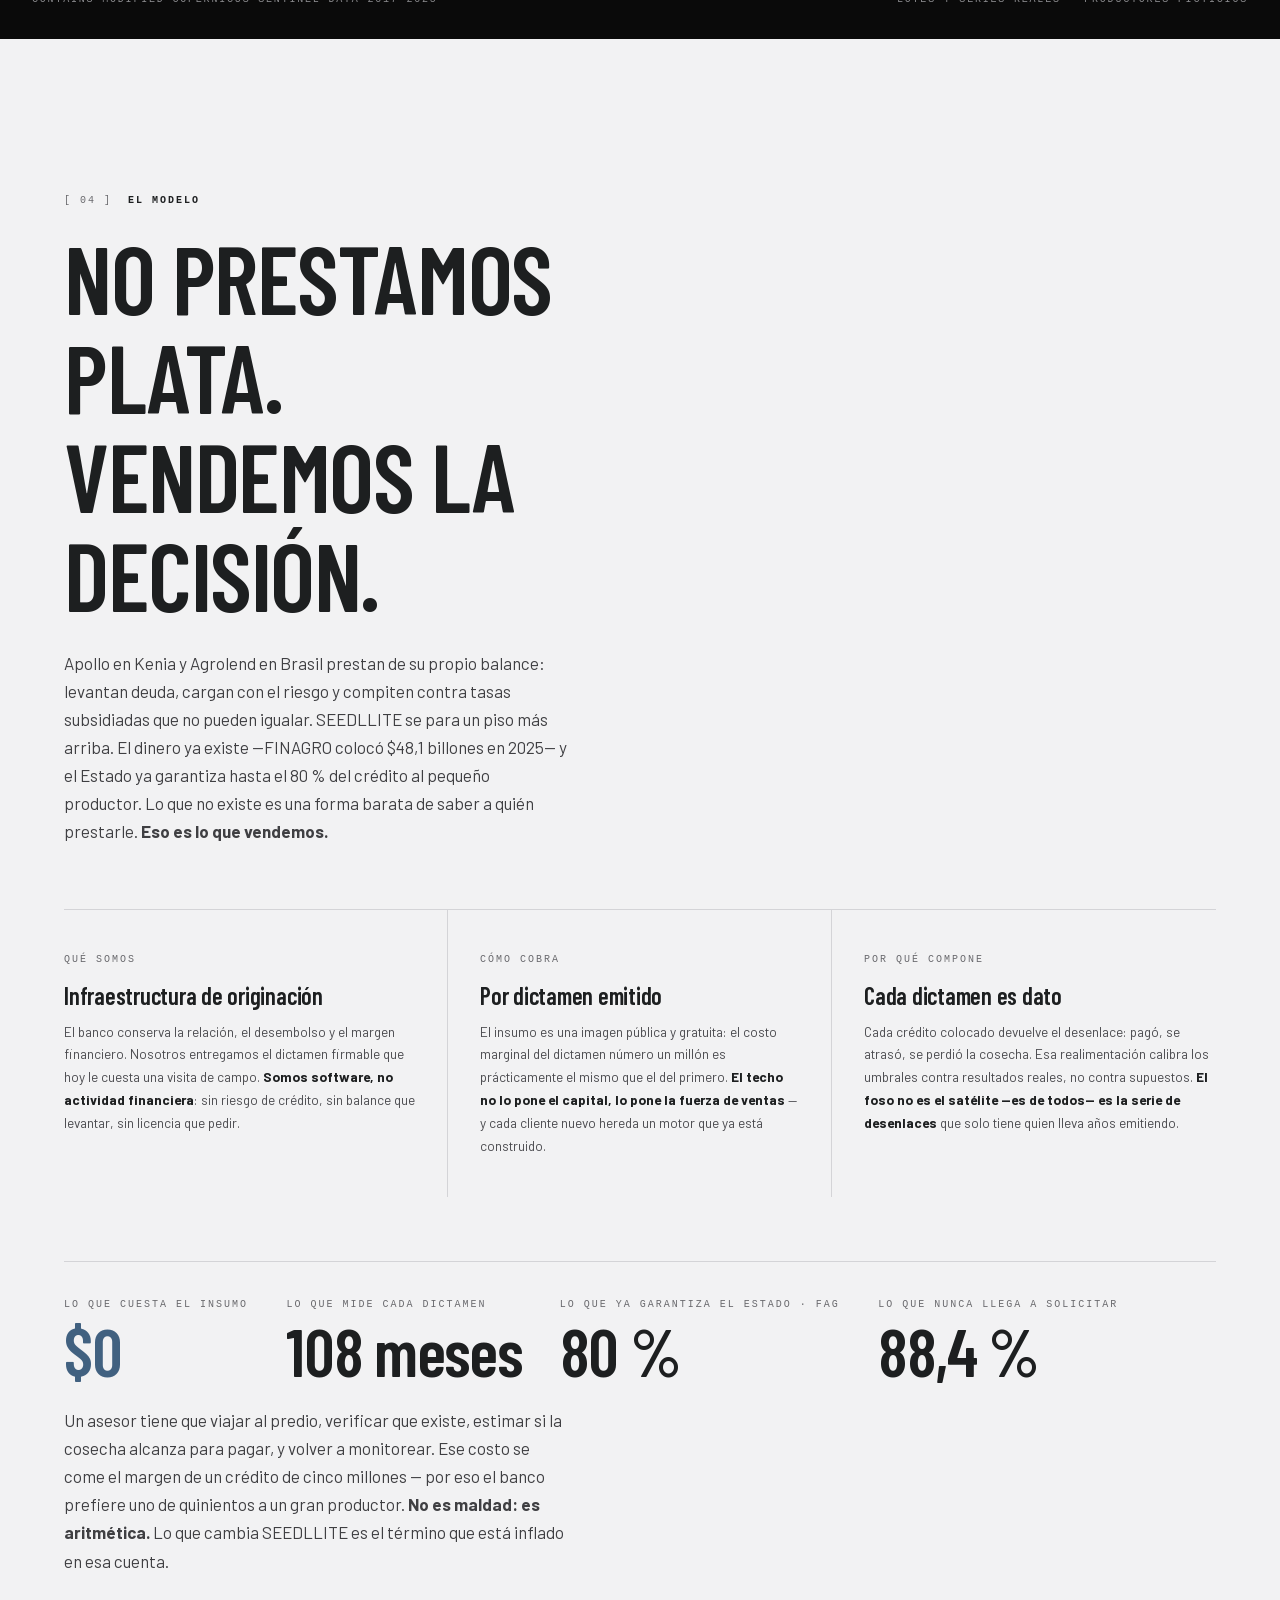
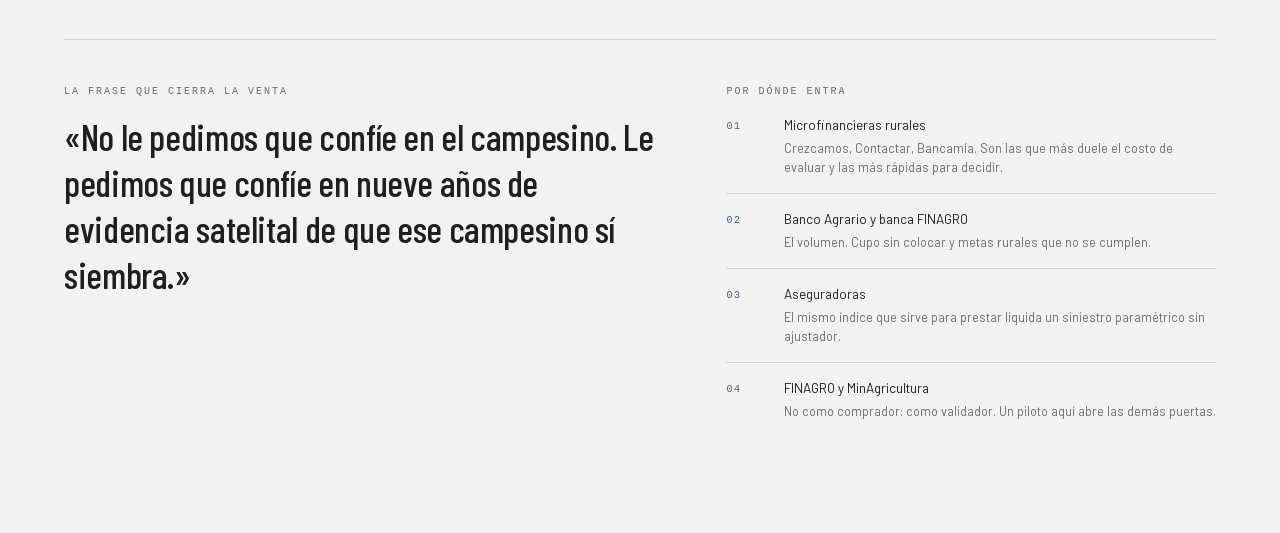
==== commit 9129318a: "landing: la lamina del predio entra como fondo del hero La imagen esta compuesta para el encuadre: e" ====
--- a/landing/index.html
+++ b/landing/index.html
@@ -86,16 +86,26 @@
 .menu-movil a{display:block; font-family:var(--mono); font-size:14px; letter-spacing:.2em;
   text-transform:uppercase; margin-bottom:1.4rem}
 
+/* El fondo del hero es la lamina del predio: la placa Sentinel-2 con su reticula
+   de medicion y la serie NDVI trazada al lado. Ocupa la mitad derecha del
+   encuadre porque el tercio izquierdo es donde va el titular — la imagen esta
+   compuesta para eso, no recortada a la fuerza.
+
+   La reticula de 46 px se conserva por debajo: es la trama del sistema Industry
+   y cose la imagen con el resto de la pagina en vez de dejarla flotando. */
 .hero-fondo{position:absolute; inset:0; z-index:0; pointer-events:none; opacity:0;
   transition:opacity 1.8s var(--sal);
   background:
-    radial-gradient(58% 48% at 76% 44%, rgba(89,128,166,.15), transparent 70%),
     repeating-linear-gradient(0deg, rgba(17,17,17,.045) 0 1px, transparent 1px 46px),
     repeating-linear-gradient(90deg, rgba(17,17,17,.045) 0 1px, transparent 1px 46px)}
 .hero-fondo.visible{opacity:1}
-.hero-serie{position:absolute; right:0; bottom:13%; width:64%; height:34%; opacity:.55}
-.hero-serie path{fill:none; stroke:var(--acero); stroke-width:1.4; stroke-dasharray:2600;
-  stroke-dashoffset:2600; animation:traza 5.5s var(--sal) 2.2s forwards}
+.hero-lamina{position:absolute; inset:0; width:100%; height:100%;
+  object-fit:cover; object-position:72% 50%; z-index:-1;
+  -webkit-mask-image:linear-gradient(100deg,transparent 6%,#000 42%);
+  mask-image:linear-gradient(100deg,transparent 6%,#000 42%)}
+/* En vertical la imagen se va casi entera: el titular necesita el ancho y la
+   placa no sobrevive al recorte sin volverse una mancha. */
+@media(max-width:767px){.hero-lamina{object-position:78% 50%; opacity:.42}}
 @keyframes traza{to{stroke-dashoffset:0}}
 
 .hero-cuerpo{position:relative; z-index:10; flex:1; display:flex; justify-content:space-between;
@@ -308,7 +318,6 @@
   .rev,.hero-fondo{opacity:1; transform:none}
   .s3-img{opacity:.5; transform:translate(6%,-28%)}
   .marca-svg .glifo{transform:none; opacity:1}
-  .hero-serie path{stroke-dashoffset:0}
   html{scroll-behavior:auto}
 }
 </style>
@@ -317,11 +326,8 @@
 
 <div class="hero">
   <div class="hero-fondo" id="fondo">
-    <svg class="hero-serie" viewBox="0 0 800 200" preserveAspectRatio="none" aria-hidden="true">
-      <path d="M0,150 L33,60 L66,155 L100,52 L133,150 L166,58 L200,148 L233,54 L266,152 L300,60
-               L333,146 L366,56 L400,150 L433,62 L466,148 L500,58 L533,152 L566,64 L600,146
-               L633,60 L666,150 L700,56 L733,148 L766,62 L800,150"/>
-    </svg>
+    <img class="hero-lamina" src="hero-predio.jpg" alt="" aria-hidden="true"
+         fetchpriority="high" decoding="async">
   </div>
 
   <div class="hero-top">
@@ -347,7 +353,6 @@
       <nav class="subnav-col subnav-der">
         <a href="#problema">Problema</a>
         <a href="#cartera">Cartera</a>
-    <a href="#modelo">Modelo</a>
         <a href="#modelo">Modelo</a>
         <a href="/app/">Aplicación</a>
       </nav>
@@ -358,6 +363,7 @@
   <div class="menu-movil" id="menu">
     <a href="#problema">Problema</a>
     <a href="#cartera">Cartera</a>
+    <a href="#modelo">Modelo</a>
     <a href="/app/">Aplicación</a>
   </div>
 
